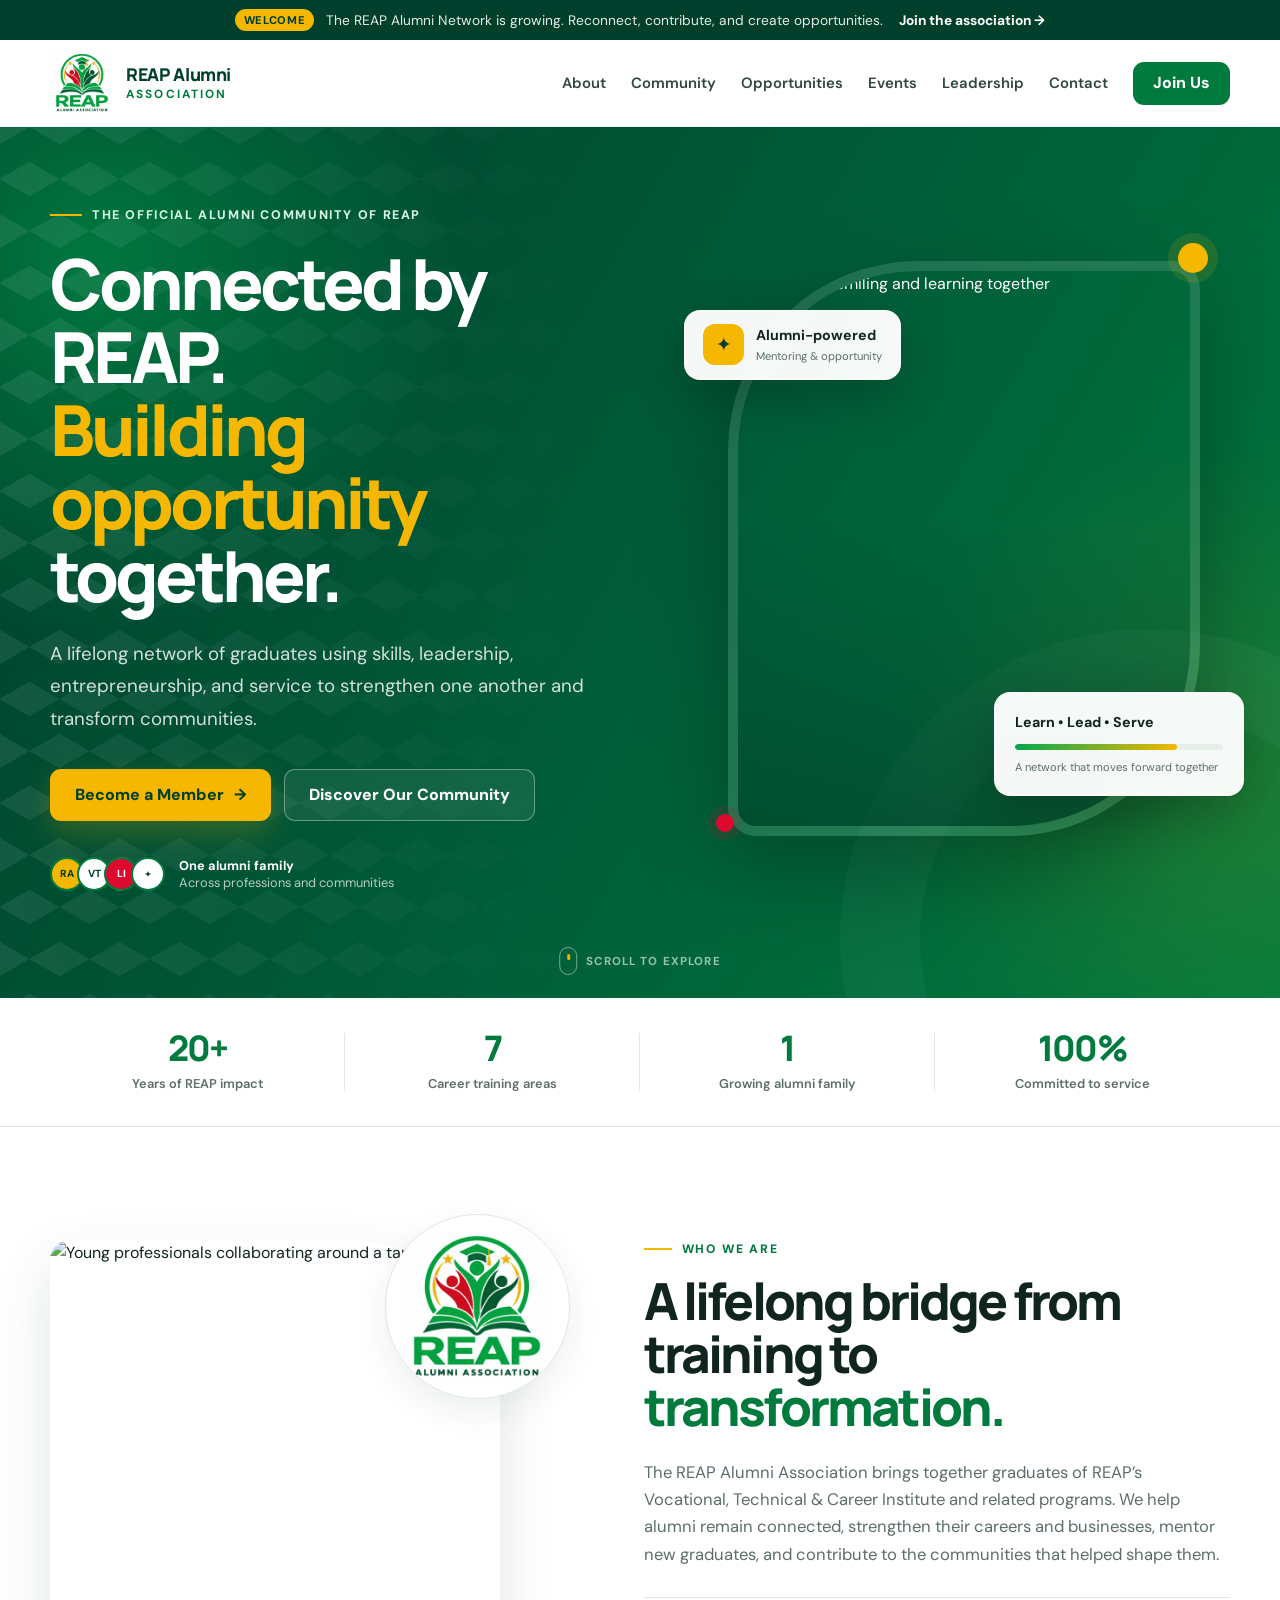
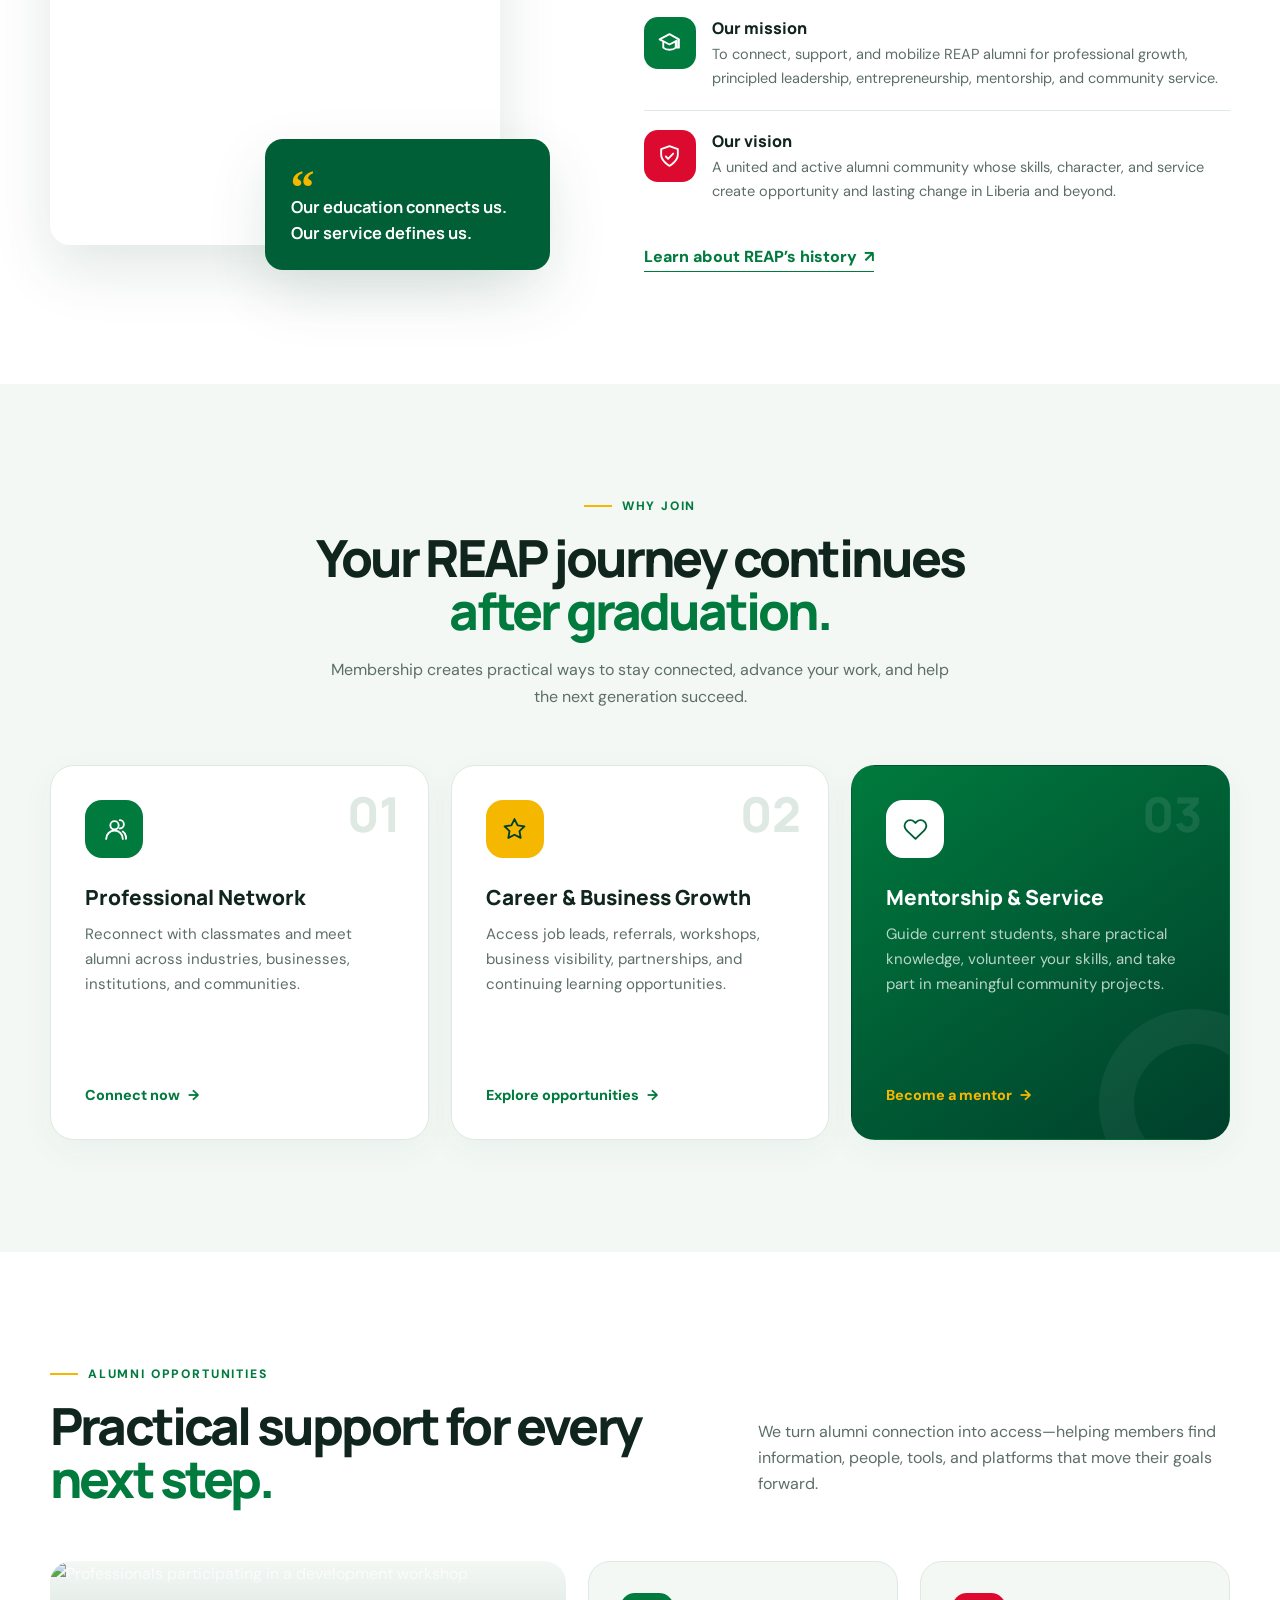
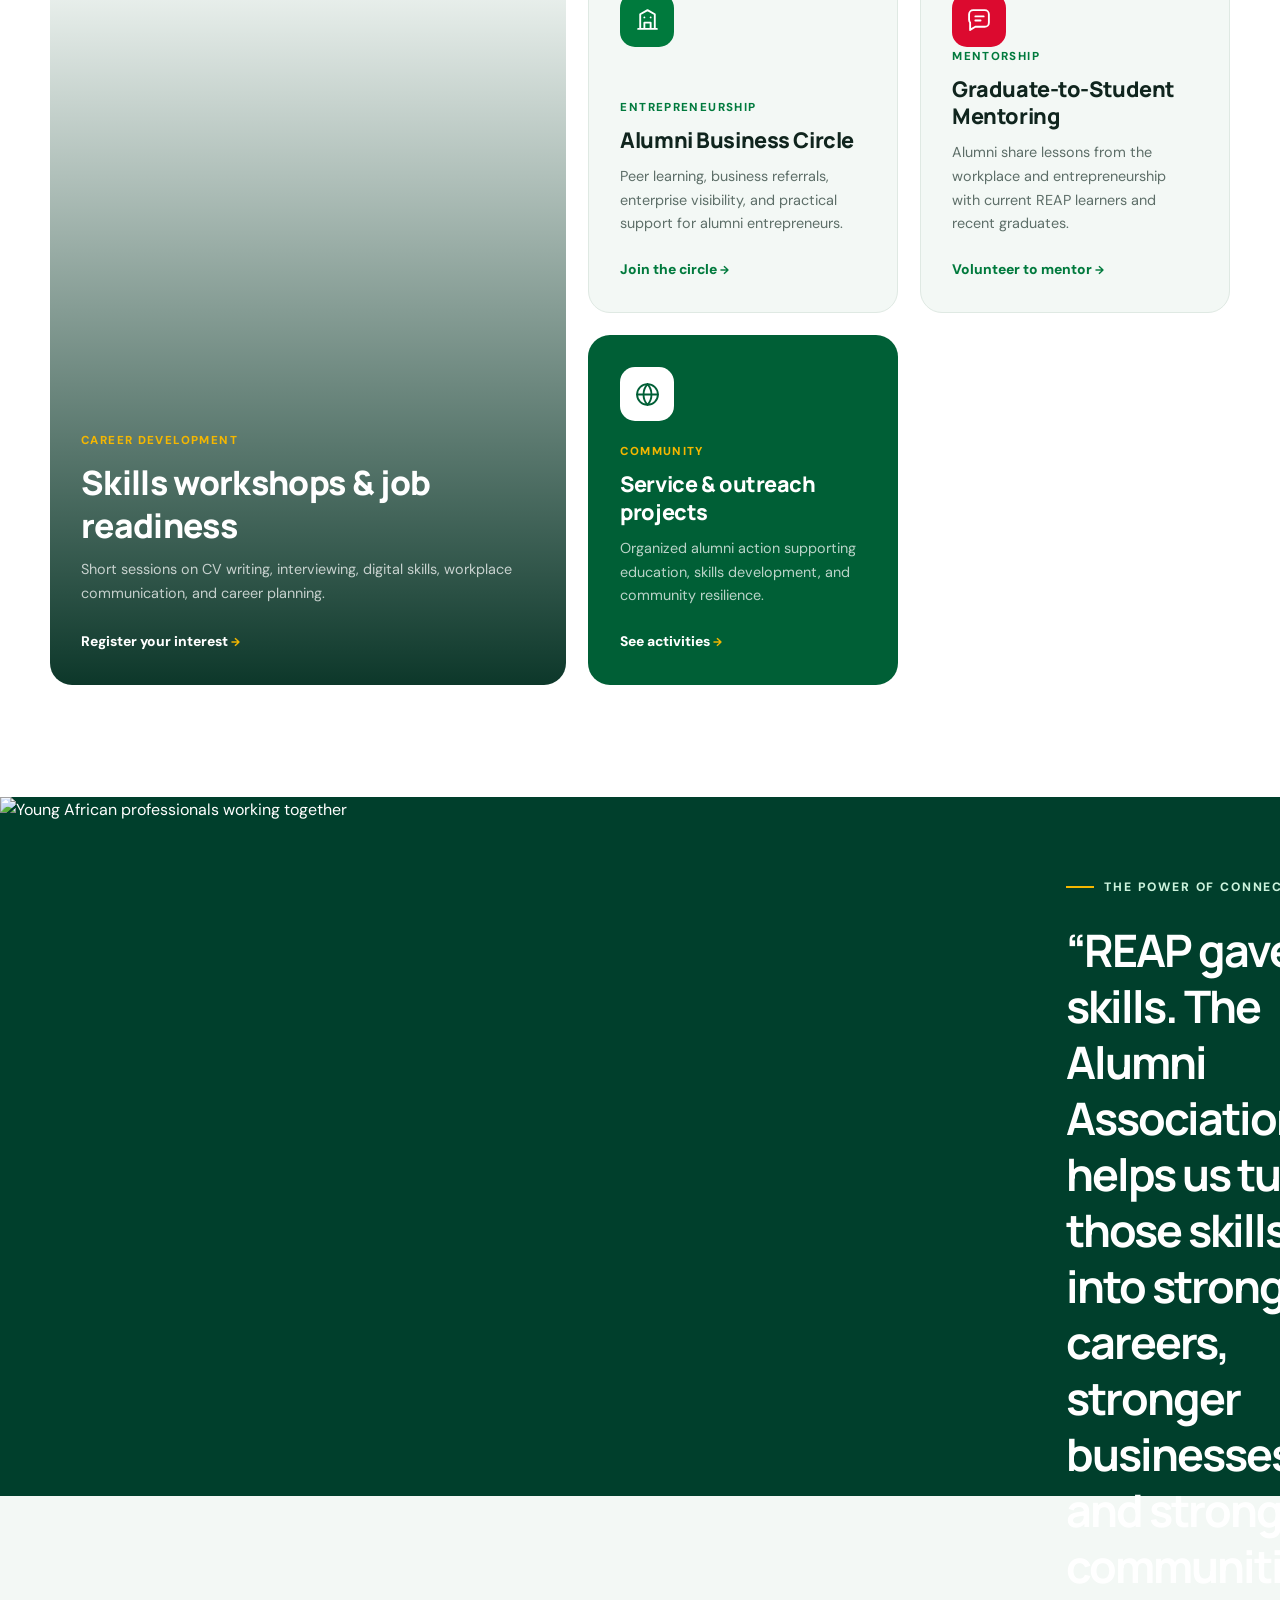
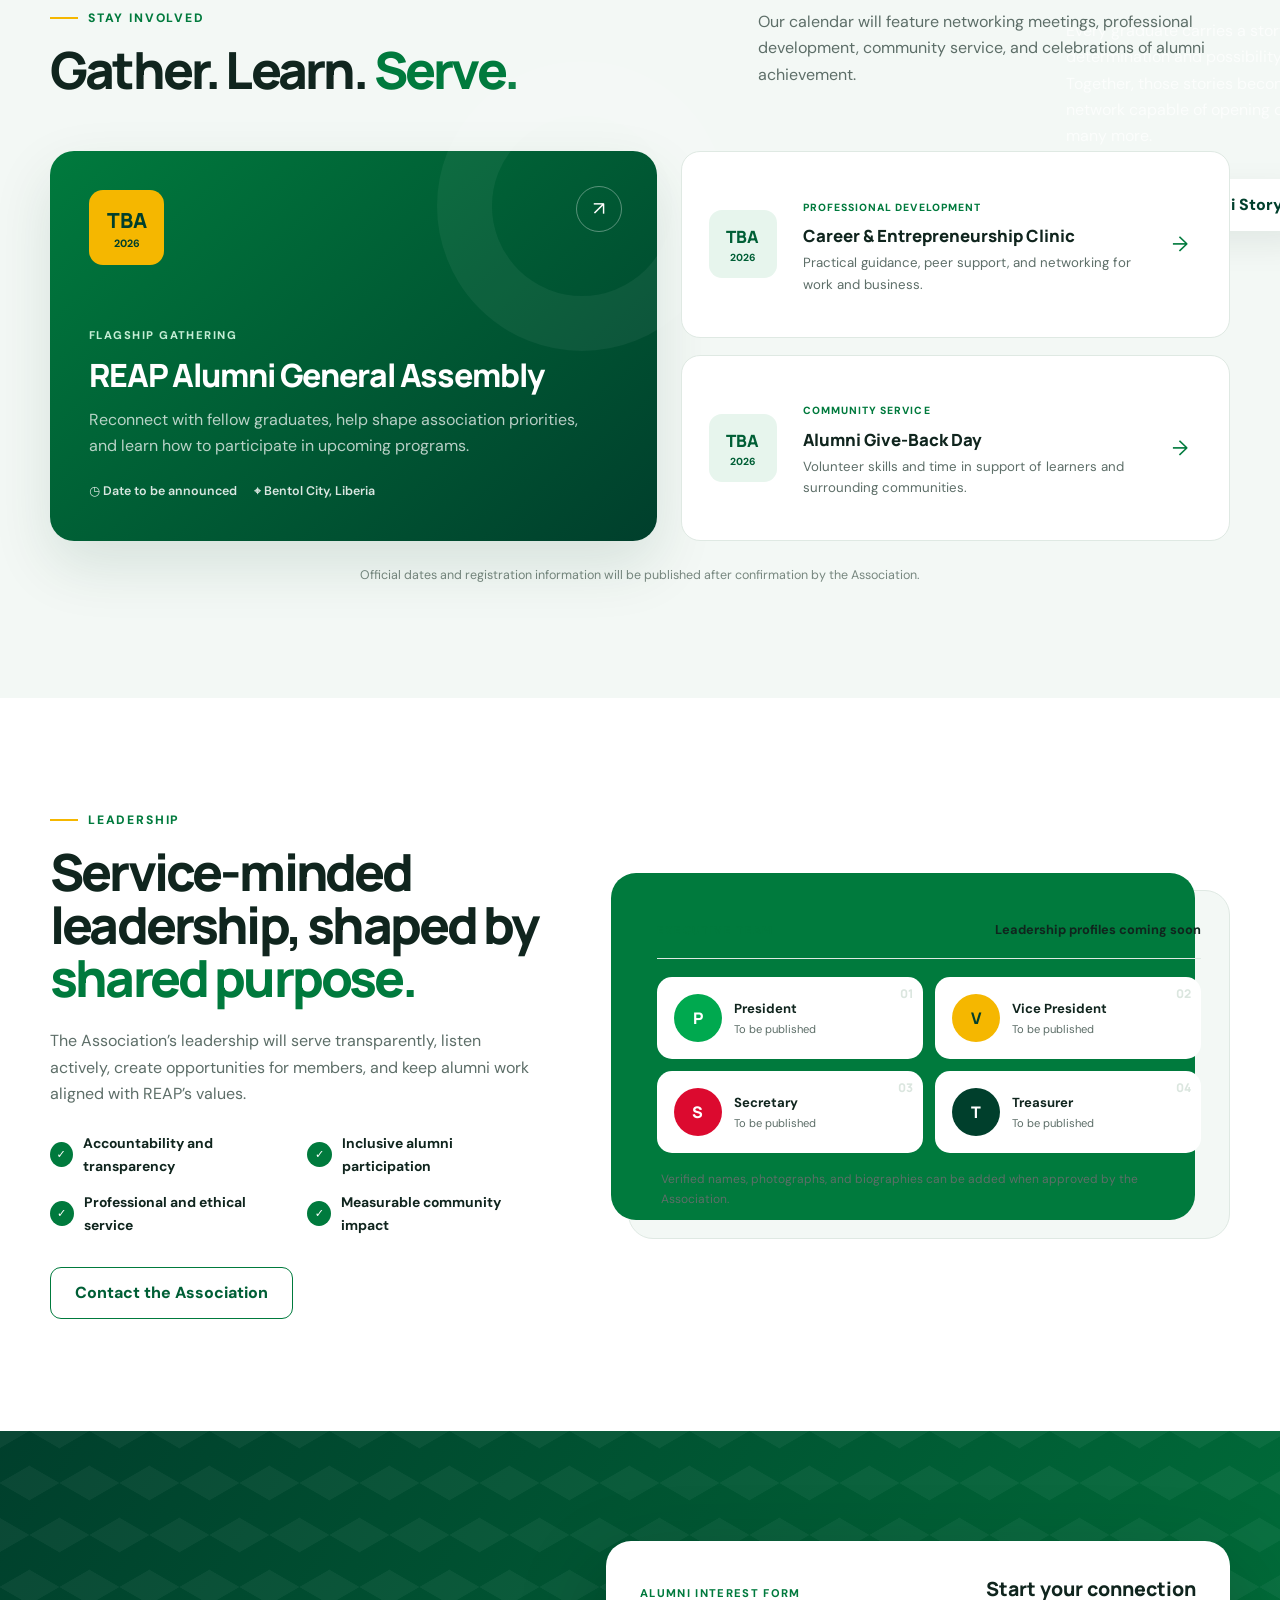
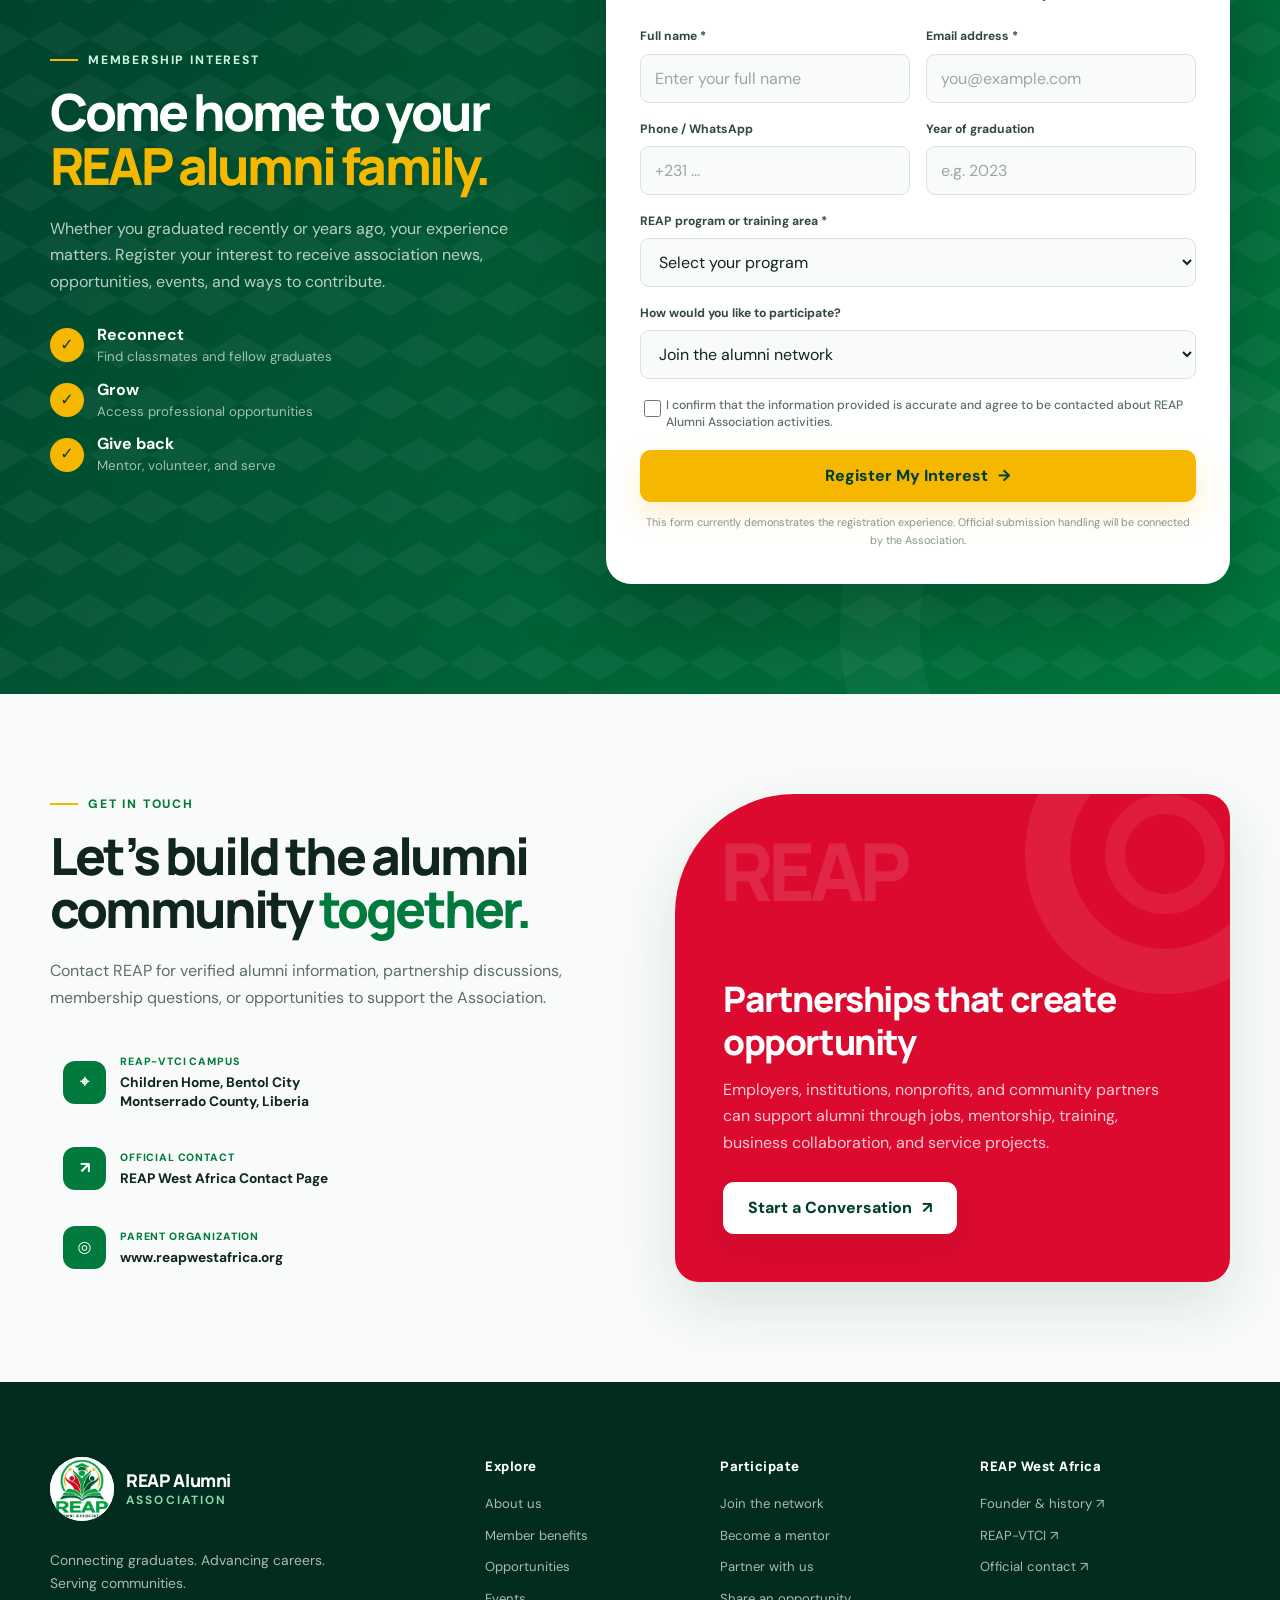
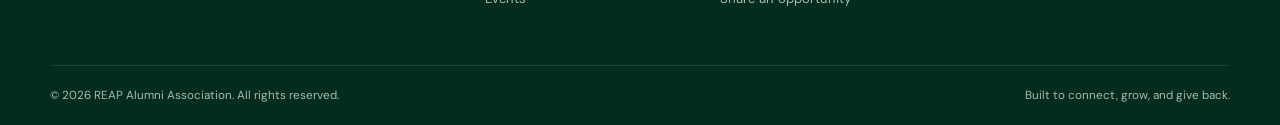
==== index.html @ 73b97cd7 "Build complete REAP Alumni Association website" ====
<!doctype html>
<html lang="en">
<head>
  <meta charset="utf-8">
  <meta name="viewport" content="width=device-width, initial-scale=1">
  <meta name="theme-color" content="#007a3d">
  <meta name="description" content="The official online home of the REAP Alumni Association—connecting graduates, strengthening careers, and serving communities across Liberia and beyond.">
  <meta name="keywords" content="REAP Alumni Association, REAP West Africa, REAP-VTCI, Liberia alumni, vocational education Liberia, Bentol City">
  <meta property="og:title" content="REAP Alumni Association">
  <meta property="og:description" content="Connected by REAP. Committed to service. Building opportunity together.">
  <meta property="og:type" content="website">
  <meta property="og:image" content="assets/reap-alumni-logo.webp">
  <title>REAP Alumni Association | Connect. Grow. Give Back.</title>
  <link rel="icon" type="image/png" href="assets/favicon-192.png">
  <link rel="preconnect" href="https://fonts.googleapis.com">
  <link rel="preconnect" href="https://fonts.gstatic.com" crossorigin>
  <link href="https://fonts.googleapis.com/css2?family=DM+Sans:wght@400;500;600;700&family=Manrope:wght@500;600;700;800&display=swap" rel="stylesheet">
  <link rel="stylesheet" href="styles.css">
</head>
<body>
  <a class="skip-link" href="#main-content">Skip to main content</a>

  <div class="announcement" role="region" aria-label="Announcement">
    <div class="container announcement__inner">
      <span class="announcement__badge">Welcome</span>
      <p>The REAP Alumni Network is growing. Reconnect, contribute, and create opportunities.</p>
      <a href="#membership">Join the association <span aria-hidden="true">→</span></a>
    </div>
  </div>

  <header class="site-header" id="top">
    <div class="container nav-wrap">
      <a class="brand" href="#top" aria-label="REAP Alumni Association home">
        <img src="assets/reap-alumni-logo.webp" alt="REAP Alumni Association logo" width="70" height="70">
        <span class="brand__text">
          <strong>REAP Alumni</strong>
          <small>Association</small>
        </span>
      </a>

      <button class="nav-toggle" type="button" aria-expanded="false" aria-controls="primary-navigation" aria-label="Open navigation">
        <span></span><span></span><span></span>
      </button>

      <nav class="primary-nav" id="primary-navigation" aria-label="Primary navigation">
        <a href="#about">About</a>
        <a href="#community">Community</a>
        <a href="#programs">Opportunities</a>
        <a href="#events">Events</a>
        <a href="#leadership">Leadership</a>
        <a href="#contact">Contact</a>
        <a class="button button--small" href="#membership">Join Us</a>
      </nav>
    </div>
  </header>

  <main id="main-content">
    <section class="hero" aria-labelledby="hero-heading">
      <div class="hero__pattern" aria-hidden="true"></div>
      <div class="container hero__grid">
        <div class="hero__content reveal">
          <div class="eyebrow"><span></span> The official alumni community of REAP</div>
          <h1 id="hero-heading">Connected by REAP.<br><em>Building opportunity</em> together.</h1>
          <p class="hero__lead">A lifelong network of graduates using skills, leadership, entrepreneurship, and service to strengthen one another and transform communities.</p>
          <div class="hero__actions">
            <a class="button button--gold" href="#membership">Become a Member <span aria-hidden="true">→</span></a>
            <a class="button button--ghost" href="#about">Discover Our Community</a>
          </div>
          <div class="hero__trust" aria-label="Association highlights">
            <div class="hero__avatars" aria-hidden="true">
              <span>RA</span><span>VT</span><span>LI</span><span>+</span>
            </div>
            <p><strong>One alumni family</strong><br>Across professions and communities</p>
          </div>
        </div>

        <div class="hero__visual reveal reveal--delay">
          <div class="hero__image-wrap">
            <img src="https://images.unsplash.com/photo-1523240795612-9a054b0db644?auto=format&fit=crop&w=1200&q=85" alt="Graduates smiling and learning together" width="900" height="1100">
            <div class="hero__image-overlay"></div>
          </div>
          <div class="floating-card floating-card--top">
            <span class="floating-card__icon">✦</span>
            <div><strong>Alumni-powered</strong><small>Mentoring & opportunity</small></div>
          </div>
          <div class="floating-card floating-card--bottom">
            <strong>Learn • Lead • Serve</strong>
            <div class="progress"><span></span></div>
            <small>A network that moves forward together</small>
          </div>
          <span class="hero__dot hero__dot--one" aria-hidden="true"></span>
          <span class="hero__dot hero__dot--two" aria-hidden="true"></span>
        </div>
      </div>
      <a class="scroll-cue" href="#impact" aria-label="Scroll to our impact"><span></span>Scroll to explore</a>
    </section>

    <section class="impact-strip" id="impact" aria-label="REAP impact highlights">
      <div class="container impact-strip__grid">
        <article><strong data-count="20" data-suffix="+">0</strong><span>Years of REAP impact</span></article>
        <article><strong data-count="7" data-suffix="">0</strong><span>Career training areas</span></article>
        <article><strong data-count="1" data-suffix="">0</strong><span>Growing alumni family</span></article>
        <article><strong data-count="100" data-suffix="%">0</strong><span>Committed to service</span></article>
      </div>
    </section>

    <section class="section section--about" id="about">
      <div class="container about-grid">
        <div class="about-media reveal">
          <div class="about-media__main">
            <img src="https://images.unsplash.com/photo-1521737711867-e3b97375f902?auto=format&fit=crop&w=1200&q=85" alt="Young professionals collaborating around a table" width="900" height="1050" loading="lazy">
          </div>
          <div class="about-media__accent">
            <img src="assets/reap-alumni-logo.webp" alt="" width="220" height="220" loading="lazy">
          </div>
          <div class="about-media__quote">
            <span>“</span>
            <p>Our education connects us. Our service defines us.</p>
          </div>
        </div>

        <div class="section-copy reveal reveal--delay">
          <div class="section-kicker">Who we are</div>
          <h2>A lifelong bridge from training to <span>transformation.</span></h2>
          <p>The REAP Alumni Association brings together graduates of REAP’s Vocational, Technical & Career Institute and related programs. We help alumni remain connected, strengthen their careers and businesses, mentor new graduates, and contribute to the communities that helped shape them.</p>

          <div class="mission-card">
            <div class="mission-card__icon" aria-hidden="true">
              <svg viewBox="0 0 24 24"><path d="M12 3 2.5 8 12 13l7-3.7V16h2V8L12 3Z"/><path d="M6 11v5c2.8 2.7 9.2 2.7 12 0v-5"/></svg>
            </div>
            <div><h3>Our mission</h3><p>To connect, support, and mobilize REAP alumni for professional growth, principled leadership, entrepreneurship, mentorship, and community service.</p></div>
          </div>

          <div class="mission-card">
            <div class="mission-card__icon mission-card__icon--red" aria-hidden="true">
              <svg viewBox="0 0 24 24"><path d="M12 21s8-4.4 8-11V5l-8-3-8 3v5c0 6.6 8 11 8 11Z"/><path d="m8.5 12 2.2 2.2 4.8-5"/></svg>
            </div>
            <div><h3>Our vision</h3><p>A united and active alumni community whose skills, character, and service create opportunity and lasting change in Liberia and beyond.</p></div>
          </div>

          <a class="text-link" href="https://www.reapwestafrica.org/about-5" target="_blank" rel="noopener">Learn about REAP’s history <span aria-hidden="true">↗</span></a>
        </div>
      </div>
    </section>

    <section class="section section--community" id="community">
      <div class="container">
        <div class="section-heading section-heading--center reveal">
          <div class="section-kicker">Why join</div>
          <h2>Your REAP journey continues <span>after graduation.</span></h2>
          <p>Membership creates practical ways to stay connected, advance your work, and help the next generation succeed.</p>
        </div>

        <div class="benefit-grid">
          <article class="benefit-card reveal">
            <span class="benefit-card__number">01</span>
            <div class="benefit-card__icon"><svg viewBox="0 0 24 24"><circle cx="12" cy="8" r="4"/><path d="M4 21a8 8 0 0 1 16 0"/><path d="M17 3a4 4 0 0 1 0 8M20 14a7 7 0 0 1 3 7"/></svg></div>
            <h3>Professional Network</h3>
            <p>Reconnect with classmates and meet alumni across industries, businesses, institutions, and communities.</p>
            <a href="#membership" aria-label="Join for professional networking">Connect now <span>→</span></a>
          </article>

          <article class="benefit-card reveal reveal--delay-sm">
            <span class="benefit-card__number">02</span>
            <div class="benefit-card__icon benefit-card__icon--gold"><svg viewBox="0 0 24 24"><path d="M12 2 15 8l6.5 1-4.7 4.6 1.1 6.5L12 17l-5.9 3.1 1.1-6.5L2.5 9 9 8l3-6Z"/></svg></div>
            <h3>Career & Business Growth</h3>
            <p>Access job leads, referrals, workshops, business visibility, partnerships, and continuing learning opportunities.</p>
            <a href="#programs" aria-label="Explore career and business opportunities">Explore opportunities <span>→</span></a>
          </article>

          <article class="benefit-card benefit-card--featured reveal reveal--delay">
            <span class="benefit-card__number">03</span>
            <div class="benefit-card__icon benefit-card__icon--white"><svg viewBox="0 0 24 24"><path d="M20.8 4.6a5.5 5.5 0 0 0-7.8 0L12 5.7l-1.1-1.1a5.5 5.5 0 0 0-7.8 7.8l1.1 1.1L12 21l7.7-7.5 1.1-1.1a5.5 5.5 0 0 0 0-7.8Z"/></svg></div>
            <h3>Mentorship & Service</h3>
            <p>Guide current students, share practical knowledge, volunteer your skills, and take part in meaningful community projects.</p>
            <a href="#contact" aria-label="Volunteer as an alumni mentor">Become a mentor <span>→</span></a>
          </article>
        </div>
      </div>
    </section>

    <section class="section section--programs" id="programs">
      <div class="container">
        <div class="section-heading section-heading--split reveal">
          <div><div class="section-kicker">Alumni opportunities</div><h2>Practical support for every <span>next step.</span></h2></div>
          <p>We turn alumni connection into access—helping members find information, people, tools, and platforms that move their goals forward.</p>
        </div>

        <div class="program-grid">
          <article class="program-card program-card--wide reveal">
            <img src="https://images.unsplash.com/photo-1556761175-b413da4baf72?auto=format&fit=crop&w=1200&q=85" alt="Professionals participating in a development workshop" width="1000" height="720" loading="lazy">
            <div class="program-card__shade"></div>
            <div class="program-card__body">
              <span>Career development</span>
              <h3>Skills workshops & job readiness</h3>
              <p>Short sessions on CV writing, interviewing, digital skills, workplace communication, and career planning.</p>
              <a href="#membership">Register your interest <span>→</span></a>
            </div>
          </article>

          <article class="program-card reveal reveal--delay-sm">
            <div class="program-card__simple-icon"><svg viewBox="0 0 24 24"><path d="M3 21h18M5 21V7l7-4 7 4v14M9 21v-6h6v6M9 10h.01M15 10h.01"/></svg></div>
            <span>Entrepreneurship</span>
            <h3>Alumni Business Circle</h3>
            <p>Peer learning, business referrals, enterprise visibility, and practical support for alumni entrepreneurs.</p>
            <a href="#membership">Join the circle <span>→</span></a>
          </article>

          <article class="program-card reveal reveal--delay">
            <div class="program-card__simple-icon program-card__simple-icon--red"><svg viewBox="0 0 24 24"><path d="M21 15a4 4 0 0 1-4 4H8l-5 3v-7a4 4 0 0 1-1-2.7V7a4 4 0 0 1 4-4h11a4 4 0 0 1 4 4v8Z"/><path d="M8 9h8M8 13h5"/></svg></div>
            <span>Mentorship</span>
            <h3>Graduate-to-Student Mentoring</h3>
            <p>Alumni share lessons from the workplace and entrepreneurship with current REAP learners and recent graduates.</p>
            <a href="#contact">Volunteer to mentor <span>→</span></a>
          </article>

          <article class="program-card program-card--green reveal">
            <div class="program-card__simple-icon program-card__simple-icon--light"><svg viewBox="0 0 24 24"><path d="M12 22a10 10 0 1 0 0-20 10 10 0 0 0 0 20Z"/><path d="M2 12h20M12 2a15 15 0 0 1 0 20M12 2a15 15 0 0 0 0 20"/></svg></div>
            <span>Community</span>
            <h3>Service & outreach projects</h3>
            <p>Organized alumni action supporting education, skills development, and community resilience.</p>
            <a href="#events">See activities <span>→</span></a>
          </article>
        </div>
      </div>
    </section>

    <section class="alumni-story" aria-label="Alumni story">
      <div class="alumni-story__image">
        <img src="https://images.unsplash.com/photo-1531482615713-2afd69097998?auto=format&fit=crop&w=1600&q=85" alt="Young African professionals working together" width="1600" height="1100" loading="lazy">
      </div>
      <div class="alumni-story__content reveal">
        <div class="section-kicker section-kicker--light">The power of connection</div>
        <blockquote>“REAP gave us skills. The Alumni Association helps us turn those skills into stronger careers, stronger businesses, and stronger communities.”</blockquote>
        <p>Every graduate carries a story of determination and possibility. Together, those stories become a network capable of opening doors for many more.</p>
        <a class="button button--white" href="#membership">Share Your Alumni Story</a>
      </div>
    </section>

    <section class="section section--events" id="events">
      <div class="container">
        <div class="section-heading section-heading--split reveal">
          <div><div class="section-kicker">Stay involved</div><h2>Gather. Learn. <span>Serve.</span></h2></div>
          <p>Our calendar will feature networking meetings, professional development, community service, and celebrations of alumni achievement.</p>
        </div>

        <div class="events-layout">
          <article class="featured-event reveal">
            <div class="featured-event__date"><strong>TBA</strong><span>2026</span></div>
            <div class="featured-event__body">
              <span class="event-type">Flagship gathering</span>
              <h3>REAP Alumni General Assembly</h3>
              <p>Reconnect with fellow graduates, help shape association priorities, and learn how to participate in upcoming programs.</p>
              <div class="event-meta"><span>◷ Date to be announced</span><span>⌖ Bentol City, Liberia</span></div>
            </div>
            <a class="circle-link" href="#membership" aria-label="Express interest in the general assembly">↗</a>
          </article>

          <div class="event-list reveal reveal--delay">
            <article>
              <div class="event-list__date"><strong>TBA</strong><span>2026</span></div>
              <div><span>Professional development</span><h3>Career & Entrepreneurship Clinic</h3><p>Practical guidance, peer support, and networking for work and business.</p></div>
              <a href="#membership" aria-label="Express interest in the Career and Entrepreneurship Clinic">→</a>
            </article>
            <article>
              <div class="event-list__date"><strong>TBA</strong><span>2026</span></div>
              <div><span>Community service</span><h3>Alumni Give-Back Day</h3><p>Volunteer skills and time in support of learners and surrounding communities.</p></div>
              <a href="#contact" aria-label="Express interest in Alumni Give-Back Day">→</a>
            </article>
          </div>
        </div>
        <p class="events-note">Official dates and registration information will be published after confirmation by the Association.</p>
      </div>
    </section>

    <section class="section section--leadership" id="leadership">
      <div class="container leadership-grid">
        <div class="leadership-copy reveal">
          <div class="section-kicker">Leadership</div>
          <h2>Service-minded leadership, shaped by <span>shared purpose.</span></h2>
          <p>The Association’s leadership will serve transparently, listen actively, create opportunities for members, and keep alumni work aligned with REAP’s values.</p>
          <ul class="check-list">
            <li><span>✓</span>Accountability and transparency</li>
            <li><span>✓</span>Inclusive alumni participation</li>
            <li><span>✓</span>Professional and ethical service</li>
            <li><span>✓</span>Measurable community impact</li>
          </ul>
          <a class="button button--outline" href="#contact">Contact the Association</a>
        </div>

        <div class="leadership-panel reveal reveal--delay">
          <div class="leadership-panel__top">
            <span>Executive team</span><strong>Leadership profiles coming soon</strong>
          </div>
          <div class="leadership-panel__people">
            <article><span>01</span><div class="person-placeholder">P</div><div><strong>President</strong><small>To be published</small></div></article>
            <article><span>02</span><div class="person-placeholder person-placeholder--gold">V</div><div><strong>Vice President</strong><small>To be published</small></div></article>
            <article><span>03</span><div class="person-placeholder person-placeholder--red">S</div><div><strong>Secretary</strong><small>To be published</small></div></article>
            <article><span>04</span><div class="person-placeholder person-placeholder--dark">T</div><div><strong>Treasurer</strong><small>To be published</small></div></article>
          </div>
          <p>Verified names, photographs, and biographies can be added when approved by the Association.</p>
        </div>
      </div>
    </section>

    <section class="membership" id="membership">
      <div class="membership__pattern" aria-hidden="true"></div>
      <div class="container membership-grid">
        <div class="membership-copy reveal">
          <div class="section-kicker section-kicker--light">Membership interest</div>
          <h2>Come home to your <span>REAP alumni family.</span></h2>
          <p>Whether you graduated recently or years ago, your experience matters. Register your interest to receive association news, opportunities, events, and ways to contribute.</p>
          <div class="membership-points">
            <div><span>✓</span><p><strong>Reconnect</strong><small>Find classmates and fellow graduates</small></p></div>
            <div><span>✓</span><p><strong>Grow</strong><small>Access professional opportunities</small></p></div>
            <div><span>✓</span><p><strong>Give back</strong><small>Mentor, volunteer, and serve</small></p></div>
          </div>
        </div>

        <form class="interest-form reveal reveal--delay" id="interest-form">
          <div class="form-header"><span>Alumni interest form</span><strong>Start your connection</strong></div>
          <div class="form-grid">
            <label><span>Full name *</span><input type="text" name="name" autocomplete="name" placeholder="Enter your full name" required></label>
            <label><span>Email address *</span><input type="email" name="email" autocomplete="email" placeholder="you@example.com" required></label>
            <label><span>Phone / WhatsApp</span><input type="tel" name="phone" autocomplete="tel" placeholder="+231 ..."></label>
            <label><span>Year of graduation</span><input type="number" name="year" min="2003" max="2030" placeholder="e.g. 2023"></label>
            <label class="form-grid__full"><span>REAP program or training area *</span>
              <select name="program" required>
                <option value="">Select your program</option>
                <option>General Agriculture</option>
                <option>Tailoring</option>
                <option>Automotive Technology</option>
                <option>Home Economics & Hospitality</option>
                <option>General Construction</option>
                <option>Early Childhood Development Education</option>
                <option>Christian Education & Counseling</option>
                <option>Leadership or other REAP program</option>
              </select>
            </label>
            <label class="form-grid__full"><span>How would you like to participate?</span>
              <select name="interest">
                <option>Join the alumni network</option>
                <option>Mentor students or graduates</option>
                <option>Volunteer for community service</option>
                <option>Share job or business opportunities</option>
                <option>Support alumni programs</option>
              </select>
            </label>
          </div>
          <label class="checkbox"><input type="checkbox" required><span>I confirm that the information provided is accurate and agree to be contacted about REAP Alumni Association activities.</span></label>
          <button class="button button--gold button--full" type="submit">Register My Interest <span aria-hidden="true">→</span></button>
          <p class="form-note">This form currently demonstrates the registration experience. Official submission handling will be connected by the Association.</p>
        </form>
      </div>
    </section>

    <section class="section section--contact" id="contact">
      <div class="container contact-grid">
        <div class="contact-copy reveal">
          <div class="section-kicker">Get in touch</div>
          <h2>Let’s build the alumni community <span>together.</span></h2>
          <p>Contact REAP for verified alumni information, partnership discussions, membership questions, or opportunities to support the Association.</p>
          <div class="contact-list">
            <a href="https://maps.google.com/?q=Bentol+City+Montserrado+County+Liberia" target="_blank" rel="noopener"><span>⌖</span><div><small>REAP-VTCI campus</small><strong>Children Home, Bentol City<br>Montserrado County, Liberia</strong></div></a>
            <a href="https://www.reapwestafrica.org/contact-8" target="_blank" rel="noopener"><span>↗</span><div><small>Official contact</small><strong>REAP West Africa Contact Page</strong></div></a>
            <a href="https://www.reapwestafrica.org/" target="_blank" rel="noopener"><span>◎</span><div><small>Parent organization</small><strong>www.reapwestafrica.org</strong></div></a>
          </div>
        </div>

        <div class="contact-card reveal reveal--delay">
          <span class="contact-card__mark">REAP</span>
          <h3>Partnerships that create opportunity</h3>
          <p>Employers, institutions, nonprofits, and community partners can support alumni through jobs, mentorship, training, business collaboration, and service projects.</p>
          <a class="button button--white" href="https://www.reapwestafrica.org/contact-8" target="_blank" rel="noopener">Start a Conversation <span>↗</span></a>
          <div class="contact-card__rings" aria-hidden="true"></div>
        </div>
      </div>
    </section>
  </main>

  <footer class="site-footer">
    <div class="container footer-main">
      <div class="footer-brand">
        <a class="brand brand--footer" href="#top">
          <img src="assets/reap-alumni-logo.webp" alt="REAP Alumni Association logo" width="78" height="78" loading="lazy">
          <span class="brand__text"><strong>REAP Alumni</strong><small>Association</small></span>
        </a>
        <p>Connecting graduates. Advancing careers. Serving communities.</p>
      </div>
      <div class="footer-links"><strong>Explore</strong><a href="#about">About us</a><a href="#community">Member benefits</a><a href="#programs">Opportunities</a><a href="#events">Events</a></div>
      <div class="footer-links"><strong>Participate</strong><a href="#membership">Join the network</a><a href="#contact">Become a mentor</a><a href="#contact">Partner with us</a><a href="#contact">Share an opportunity</a></div>
      <div class="footer-links"><strong>REAP West Africa</strong><a href="https://www.reapwestafrica.org/about-5" target="_blank" rel="noopener">Founder & history ↗</a><a href="https://www.reapwestafrica.org/reap-vtci" target="_blank" rel="noopener">REAP-VTCI ↗</a><a href="https://www.reapwestafrica.org/contact-8" target="_blank" rel="noopener">Official contact ↗</a></div>
    </div>
    <div class="container footer-bottom">
      <p>© <span id="current-year"></span> REAP Alumni Association. All rights reserved.</p>
      <p>Built to connect, grow, and give back.</p>
    </div>
  </footer>

  <button class="back-to-top" type="button" aria-label="Back to top">↑</button>

  <div class="toast" id="form-toast" role="status" aria-live="polite">
    <span>✓</span><div><strong>Thank you for your interest!</strong><small>The official submission connection will be added by the Association.</small></div>
  </div>

  <script src="script.js"></script>
</body>
</html>
---- styles.css ----
:root {
  --green: #00a94f;
  --green-700: #007a3d;
  --green-800: #005f36;
  --green-900: #003f2c;
  --red: #dc0a2f;
  --gold: #f5b700;
  --ink: #10251e;
  --muted: #5d6e68;
  --line: #dfe9e3;
  --mist: #f3f8f5;
  --white: #ffffff;
  --shadow: 0 24px 60px rgba(0, 63, 44, 0.12);
  --shadow-soft: 0 12px 35px rgba(16, 37, 30, 0.08);
  --radius: 24px;
  --container: 1180px;
}

*, *::before, *::after { box-sizing: border-box; }

html { scroll-behavior: smooth; scroll-padding-top: 112px; }

body {
  margin: 0;
  color: var(--ink);
  background: var(--white);
  font-family: "DM Sans", system-ui, -apple-system, BlinkMacSystemFont, "Segoe UI", sans-serif;
  font-size: 16px;
  line-height: 1.65;
  -webkit-font-smoothing: antialiased;
}

body.nav-open { overflow: hidden; }

img { display: block; max-width: 100%; }
a { color: inherit; text-decoration: none; }
button, input, select { font: inherit; }
button { color: inherit; }

.container {
  width: min(calc(100% - 40px), var(--container));
  margin-inline: auto;
}

.skip-link {
  position: fixed;
  z-index: 2000;
  top: 10px;
  left: 10px;
  padding: 10px 16px;
  color: #fff;
  background: var(--green-900);
  border-radius: 8px;
  transform: translateY(-150%);
}

.skip-link:focus { transform: translateY(0); }

.announcement {
  color: rgba(255,255,255,.9);
  background: var(--green-900);
  font-size: .86rem;
}

.announcement__inner {
  min-height: 40px;
  display: flex;
  align-items: center;
  justify-content: center;
  gap: 12px;
}

.announcement p { margin: 0; }
.announcement a { color: #fff; font-weight: 700; margin-left: 4px; }
.announcement a:hover { color: var(--gold); }
.announcement__badge {
  color: var(--green-900);
  background: var(--gold);
  border-radius: 999px;
  padding: 2px 9px;
  font-weight: 800;
  font-size: .7rem;
  letter-spacing: .06em;
  text-transform: uppercase;
}

.site-header {
  position: sticky;
  z-index: 1000;
  top: 0;
  background: rgba(255,255,255,.94);
  border-bottom: 1px solid rgba(0, 95, 54, .08);
  backdrop-filter: blur(18px);
  transition: box-shadow .25s ease;
}

.site-header.scrolled { box-shadow: 0 8px 28px rgba(16, 37, 30, .08); }

.nav-wrap {
  min-height: 86px;
  display: flex;
  align-items: center;
  justify-content: space-between;
  gap: 28px;
}

.brand { display: inline-flex; align-items: center; gap: 12px; flex-shrink: 0; }
.brand img { width: 64px; height: 64px; object-fit: contain; }
.brand__text { line-height: 1.1; }
.brand__text strong {
  display: block;
  color: var(--green-900);
  font: 800 1.1rem/1.15 "Manrope", sans-serif;
  letter-spacing: -.02em;
}
.brand__text small {
  color: var(--green-700);
  font-size: .74rem;
  font-weight: 700;
  letter-spacing: .18em;
  text-transform: uppercase;
}

.primary-nav { display: flex; align-items: center; gap: 25px; }
.primary-nav > a:not(.button) {
  position: relative;
  color: #30463e;
  font-weight: 600;
  font-size: .93rem;
}
.primary-nav > a:not(.button)::after {
  position: absolute;
  right: 0;
  bottom: -8px;
  left: 0;
  height: 2px;
  background: var(--green);
  content: "";
  transform: scaleX(0);
  transform-origin: right;
  transition: transform .25s ease;
}
.primary-nav > a:not(.button):hover::after,
.primary-nav > a:not(.button).active::after { transform: scaleX(1); transform-origin: left; }

.nav-toggle {
  width: 45px;
  height: 45px;
  display: none;
  place-items: center;
  gap: 5px;
  padding: 11px;
  border: 0;
  border-radius: 12px;
  background: var(--mist);
  cursor: pointer;
}
.nav-toggle span { display: block; width: 22px; height: 2px; background: var(--green-900); transition: .25s ease; }
.nav-toggle[aria-expanded="true"] span:nth-child(1) { transform: translateY(7px) rotate(45deg); }
.nav-toggle[aria-expanded="true"] span:nth-child(2) { opacity: 0; }
.nav-toggle[aria-expanded="true"] span:nth-child(3) { transform: translateY(-7px) rotate(-45deg); }

.button {
  min-height: 52px;
  display: inline-flex;
  align-items: center;
  justify-content: center;
  gap: 10px;
  padding: 0 24px;
  border: 1px solid transparent;
  border-radius: 11px;
  font-weight: 800;
  line-height: 1;
  cursor: pointer;
  transition: transform .22s ease, box-shadow .22s ease, background .22s ease, color .22s ease;
}
.button:hover { transform: translateY(-3px); }
.button--small { min-height: 43px; padding-inline: 19px; color: #fff; background: var(--green-700); }
.button--small:hover { background: var(--green-900); box-shadow: 0 9px 20px rgba(0, 95, 54, .2); }
.button--gold { color: var(--green-900); background: var(--gold); box-shadow: 0 12px 30px rgba(245,183,0,.22); }
.button--gold:hover { background: #ffc927; box-shadow: 0 14px 34px rgba(245,183,0,.3); }
.button--ghost { color: #fff; border-color: rgba(255,255,255,.35); background: rgba(255,255,255,.07); }
.button--ghost:hover { color: var(--green-900); background: #fff; }
.button--white { color: var(--green-900); background: #fff; box-shadow: var(--shadow-soft); }
.button--outline { color: var(--green-800); border-color: var(--green-700); background: transparent; }
.button--outline:hover { color: #fff; background: var(--green-700); }
.button--full { width: 100%; border: 0; }

.hero {
  position: relative;
  min-height: 770px;
  display: grid;
  align-items: center;
  overflow: hidden;
  color: #fff;
  background:
    radial-gradient(circle at 7% 15%, rgba(0,169,79,.5), transparent 27%),
    radial-gradient(circle at 96% 75%, rgba(245,183,0,.12), transparent 25%),
    linear-gradient(120deg, #003f2c 0%, #005e39 55%, #007a3d 100%);
}

.hero::after {
  position: absolute;
  right: -180px;
  bottom: -250px;
  width: 620px;
  height: 620px;
  border: 80px solid rgba(255,255,255,.035);
  border-radius: 50%;
  content: "";
}

.hero__pattern,
.membership__pattern {
  position: absolute;
  inset: 0;
  opacity: .08;
  background-image: linear-gradient(30deg, #fff 12%, transparent 12.5%, transparent 87%, #fff 87.5%, #fff), linear-gradient(150deg, #fff 12%, transparent 12.5%, transparent 87%, #fff 87.5%, #fff), linear-gradient(30deg, #fff 12%, transparent 12.5%, transparent 87%, #fff 87.5%, #fff), linear-gradient(150deg, #fff 12%, transparent 12.5%, transparent 87%, #fff 87.5%, #fff);
  background-position: 0 0, 0 0, 30px 52px, 30px 52px;
  background-size: 60px 104px;
  mask-image: linear-gradient(to right, #000, transparent 46%);
}

.hero__grid { position: relative; z-index: 2; display: grid; grid-template-columns: 1.06fr .94fr; align-items: center; gap: 70px; padding-block: 78px 108px; }
.eyebrow { display: flex; align-items: center; gap: 10px; margin-bottom: 21px; color: #d6f6e5; font-weight: 800; font-size: .78rem; letter-spacing: .13em; text-transform: uppercase; }
.eyebrow span { width: 32px; height: 2px; background: var(--gold); }

.hero h1,
.section h2,
.membership h2,
.contact-copy h2 {
  margin: 0;
  font-family: "Manrope", sans-serif;
  font-weight: 800;
  letter-spacing: -.055em;
  line-height: 1.04;
}
.hero h1 { max-width: 720px; font-size: clamp(3.25rem, 5.5vw, 5.6rem); }
.hero h1 em { color: var(--gold); font-style: normal; }
.hero__lead { max-width: 650px; margin: 25px 0 33px; color: rgba(255,255,255,.82); font-size: 1.17rem; line-height: 1.75; }
.hero__actions { display: flex; flex-wrap: wrap; gap: 13px; }
.hero__trust { display: flex; align-items: center; gap: 14px; margin-top: 36px; }
.hero__trust p { margin: 0; color: rgba(255,255,255,.7); font-size: .8rem; line-height: 1.35; }
.hero__trust strong { color: #fff; }
.hero__avatars { display: flex; }
.hero__avatars span { width: 34px; height: 34px; display: grid; place-items: center; margin-left: -7px; color: var(--green-900); background: #fff; border: 2px solid var(--green-700); border-radius: 50%; font-size: .64rem; font-weight: 800; }
.hero__avatars span:first-child { margin-left: 0; background: var(--gold); }
.hero__avatars span:nth-child(3) { color: #fff; background: var(--red); }

.hero__visual { position: relative; min-height: 575px; }
.hero__image-wrap { position: absolute; inset: 0 30px 0 20px; overflow: hidden; border: 10px solid rgba(255,255,255,.12); border-radius: 190px 28px 190px 28px; box-shadow: 0 35px 90px rgba(0,0,0,.28); }
.hero__image-wrap img { width: 100%; height: 100%; object-fit: cover; }
.hero__image-overlay { position: absolute; inset: 0; background: linear-gradient(to top, rgba(0,63,44,.6), transparent 55%); }
.floating-card { position: absolute; z-index: 3; display: flex; align-items: center; gap: 12px; color: var(--ink); background: rgba(255,255,255,.96); border: 1px solid rgba(255,255,255,.7); border-radius: 16px; box-shadow: 0 18px 50px rgba(0,0,0,.22); backdrop-filter: blur(12px); }
.floating-card--top { top: 49px; left: -24px; padding: 13px 18px; }
.floating-card--bottom { right: -14px; bottom: 40px; display: block; width: 250px; padding: 18px 20px; }
.floating-card__icon { width: 41px; height: 41px; display: grid; place-items: center; color: var(--green-900); background: var(--gold); border-radius: 12px; font-size: 1.2rem; }
.floating-card strong { display: block; font-size: .89rem; }
.floating-card small { display: block; color: var(--muted); font-size: .7rem; }
.progress { height: 6px; margin: 10px 0 8px; overflow: hidden; background: #e7efe9; border-radius: 10px; }
.progress span { width: 78%; height: 100%; display: block; background: linear-gradient(to right, var(--green), var(--gold)); border-radius: inherit; }
.hero__dot { position: absolute; z-index: 4; border-radius: 50%; }
.hero__dot--one { top: -18px; right: 22px; width: 30px; height: 30px; background: var(--gold); box-shadow: 0 0 0 10px rgba(245,183,0,.12); }
.hero__dot--two { bottom: 4px; left: 8px; width: 18px; height: 18px; background: var(--red); box-shadow: 0 0 0 8px rgba(220,10,47,.12); }
.scroll-cue { position: absolute; z-index: 4; bottom: 24px; left: 50%; display: flex; align-items: center; gap: 9px; color: rgba(255,255,255,.6); font-size: .72rem; font-weight: 700; letter-spacing: .1em; text-transform: uppercase; transform: translateX(-50%); }
.scroll-cue span { width: 18px; height: 28px; border: 1px solid rgba(255,255,255,.45); border-radius: 12px; }
.scroll-cue span::after { width: 3px; height: 6px; display: block; margin: 6px auto 0; background: var(--gold); border-radius: 3px; content: ""; animation: scroll 1.8s infinite; }

@keyframes scroll { 0%, 100% { transform: translateY(0); opacity: .4; } 50% { transform: translateY(8px); opacity: 1; } }

.impact-strip { position: relative; z-index: 5; margin-top: -1px; background: #fff; border-bottom: 1px solid var(--line); }
.impact-strip__grid { display: grid; grid-template-columns: repeat(4, 1fr); }
.impact-strip article { position: relative; padding: 32px 28px; text-align: center; }
.impact-strip article:not(:last-child)::after { position: absolute; top: 27%; right: 0; width: 1px; height: 46%; background: var(--line); content: ""; }
.impact-strip strong { display: block; color: var(--green-700); font: 800 2.2rem/1 "Manrope", sans-serif; letter-spacing: -.05em; }
.impact-strip span { display: block; margin-top: 7px; color: var(--muted); font-size: .8rem; font-weight: 600; }

.section { padding-block: 112px; }
.section--about { background: #fff; }
.section--community { overflow: hidden; background: var(--mist); }
.section--programs { background: #fff; }
.section--events { background: var(--mist); }
.section--leadership { overflow: hidden; background: #fff; }
.section--contact { padding-block: 100px; background: #f8fbf9; }

.about-grid { display: grid; grid-template-columns: .92fr 1.08fr; align-items: center; gap: 94px; }
.about-media { position: relative; min-height: 630px; }
.about-media__main { position: absolute; inset: 0 50px 25px 0; overflow: hidden; border-radius: 20px 150px 20px 20px; box-shadow: var(--shadow); }
.about-media__main img { width: 100%; height: 100%; object-fit: cover; }
.about-media__accent { position: absolute; top: -26px; right: -20px; width: 185px; height: 185px; display: grid; place-items: center; overflow: hidden; background: #fff; border: 1px solid var(--line); border-radius: 50%; box-shadow: var(--shadow-soft); }
.about-media__accent img { width: 156px; height: 156px; object-fit: contain; }
.about-media__quote { position: absolute; right: 0; bottom: 0; width: 285px; padding: 25px 26px; color: #fff; background: var(--green-800); border-radius: 18px; box-shadow: var(--shadow); }
.about-media__quote span { display: block; height: 24px; color: var(--gold); font: 800 3rem/1 serif; }
.about-media__quote p { margin: 6px 0 0; font: 700 1.03rem/1.55 "Manrope", sans-serif; }

.section-kicker { margin-bottom: 15px; color: var(--green-700); font-weight: 800; font-size: .76rem; letter-spacing: .15em; text-transform: uppercase; }
.section-kicker::before { width: 28px; height: 2px; display: inline-block; margin: 0 10px 3px 0; background: var(--gold); content: ""; }
.section-kicker--light { color: #ccf3dd; }
.section-copy h2,
.section-heading h2,
.leadership-copy h2,
.contact-copy h2 { font-size: clamp(2.3rem, 4vw, 3.85rem); }
.section-copy h2 span,
.section-heading h2 span,
.leadership-copy h2 span,
.contact-copy h2 span { color: var(--green-700); }
.section-copy > p { margin: 25px 0 29px; color: var(--muted); font-size: 1.04rem; }

.mission-card { display: grid; grid-template-columns: 52px 1fr; gap: 16px; padding: 19px 0; border-top: 1px solid var(--line); }
.mission-card__icon { width: 52px; height: 52px; display: grid; place-items: center; color: #fff; background: var(--green-700); border-radius: 14px; }
.mission-card__icon--red { background: var(--red); }
.mission-card svg, .benefit-card svg, .program-card svg { width: 25px; fill: none; stroke: currentColor; stroke-width: 1.8; stroke-linecap: round; stroke-linejoin: round; }
.mission-card h3 { margin: 0 0 4px; font: 800 1rem "Manrope", sans-serif; }
.mission-card p { margin: 0; color: var(--muted); font-size: .91rem; }
.text-link { display: inline-flex; gap: 7px; margin-top: 21px; color: var(--green-700); border-bottom: 1px solid currentColor; font-weight: 800; }

.section-heading { margin-bottom: 55px; }
.section-heading--center { max-width: 760px; margin-right: auto; margin-left: auto; text-align: center; }
.section-heading--center p { max-width: 620px; margin: 20px auto 0; color: var(--muted); }
.section-heading--split { display: grid; grid-template-columns: 1.15fr .85fr; align-items: end; gap: 70px; }
.section-heading--split > p { margin: 0 0 8px; color: var(--muted); }

.benefit-grid { display: grid; grid-template-columns: repeat(3, 1fr); gap: 22px; }
.benefit-card { position: relative; min-height: 375px; padding: 34px; overflow: hidden; background: #fff; border: 1px solid var(--line); border-radius: var(--radius); box-shadow: 0 10px 35px rgba(0,63,44,.045); transition: transform .3s ease, box-shadow .3s ease; }
.benefit-card:hover { transform: translateY(-8px); box-shadow: var(--shadow); }
.benefit-card__number { position: absolute; top: 24px; right: 27px; color: #dfe9e3; font: 800 3rem/1 "Manrope", sans-serif; }
.benefit-card__icon { width: 58px; height: 58px; display: grid; place-items: center; color: #fff; background: var(--green-700); border-radius: 17px; }
.benefit-card__icon--gold { color: var(--green-900); background: var(--gold); }
.benefit-card h3 { margin: 25px 0 11px; font: 800 1.3rem "Manrope", sans-serif; }
.benefit-card p { margin: 0; color: var(--muted); font-size: .94rem; }
.benefit-card a { position: absolute; bottom: 31px; color: var(--green-700); font-weight: 800; font-size: .9rem; }
.benefit-card a span { margin-left: 5px; transition: margin .2s; }
.benefit-card a:hover span { margin-left: 10px; }
.benefit-card--featured { color: #fff; background: linear-gradient(145deg, var(--green-700), var(--green-900)); border-color: transparent; }
.benefit-card--featured::after { position: absolute; right: -60px; bottom: -60px; width: 190px; height: 190px; border: 35px solid rgba(255,255,255,.05); border-radius: 50%; content: ""; }
.benefit-card--featured .benefit-card__number { color: rgba(255,255,255,.09); }
.benefit-card--featured p { color: rgba(255,255,255,.73); }
.benefit-card--featured a { z-index: 2; color: var(--gold); }
.benefit-card__icon--white { color: var(--green-800); background: #fff; }

.program-grid { display: grid; grid-template-columns: 1.25fr .75fr .75fr; gap: 22px; }
.program-card { position: relative; min-height: 350px; display: flex; flex-direction: column; align-items: flex-start; justify-content: flex-end; padding: 31px; overflow: hidden; background: var(--mist); border: 1px solid var(--line); border-radius: 22px; }
.program-card--wide { grid-row: span 2; min-height: 722px; color: #fff; border: 0; }
.program-card--wide > img { position: absolute; inset: 0; width: 100%; height: 100%; object-fit: cover; transition: transform .6s ease; }
.program-card--wide:hover > img { transform: scale(1.04); }
.program-card__shade { position: absolute; inset: 0; background: linear-gradient(to top, rgba(0,45,31,.95) 0%, rgba(0,45,31,.28) 70%, transparent); }
.program-card__body { position: relative; z-index: 2; }
.program-card span { color: var(--green-700); font-size: .72rem; font-weight: 800; letter-spacing: .12em; text-transform: uppercase; }
.program-card--wide span, .program-card--green span { color: var(--gold); }
.program-card h3 { margin: 9px 0 11px; font: 800 1.35rem/1.28 "Manrope", sans-serif; letter-spacing: -.02em; }
.program-card--wide h3 { max-width: 440px; font-size: 2.1rem; }
.program-card p { margin: 0 0 22px; color: var(--muted); font-size: .9rem; }
.program-card--wide p, .program-card--green p { color: rgba(255,255,255,.73); }
.program-card a { color: var(--green-700); font-weight: 800; font-size: .87rem; }
.program-card--wide a, .program-card--green a { color: #fff; }
.program-card__simple-icon { width: 54px; height: 54px; display: grid; place-items: center; margin-bottom: auto; color: #fff; background: var(--green-700); border-radius: 15px; }
.program-card__simple-icon--red { background: var(--red); }
.program-card__simple-icon--light { color: var(--green-800); background: #fff; }
.program-card--green { color: #fff; background: var(--green-800); border-color: transparent; }

.alumni-story { min-height: 630px; display: grid; grid-template-columns: 1fr 1fr; color: #fff; background: var(--green-900); }
.alumni-story__image { min-height: 630px; }
.alumni-story__image img { width: 100%; height: 100%; object-fit: cover; }
.alumni-story__content { display: flex; flex-direction: column; align-items: flex-start; justify-content: center; padding: 80px max(45px, calc((100vw - var(--container)) / 2)); }
.alumni-story blockquote { max-width: 650px; margin: 10px 0 24px; font: 700 clamp(2rem, 3.5vw, 3.25rem)/1.25 "Manrope", sans-serif; letter-spacing: -.045em; }
.alumni-story__content > p { max-width: 620px; margin: 0 0 29px; color: rgba(255,255,255,.7); }

.events-layout { display: grid; grid-template-columns: 1.05fr .95fr; gap: 24px; }
.featured-event { position: relative; min-height: 390px; display: flex; flex-direction: column; align-items: flex-start; justify-content: space-between; padding: 39px; color: #fff; background: linear-gradient(140deg, var(--green-700), var(--green-900)); border-radius: var(--radius); box-shadow: var(--shadow); }
.featured-event::after { position: absolute; top: -90px; right: -70px; width: 290px; height: 290px; border: 55px solid rgba(255,255,255,.05); border-radius: 50%; content: ""; }
.featured-event__date { position: relative; z-index: 2; width: 75px; height: 75px; display: grid; place-items: center; align-content: center; color: var(--green-900); background: var(--gold); border-radius: 14px; line-height: 1; }
.featured-event__date strong { font: 800 1.3rem "Manrope", sans-serif; }
.featured-event__date span { margin-top: 5px; font-size: .66rem; font-weight: 800; }
.featured-event__body { position: relative; z-index: 2; max-width: 500px; }
.event-type { color: #c4edd5; font-size: .7rem; font-weight: 800; letter-spacing: .13em; text-transform: uppercase; }
.featured-event h3 { margin: 9px 0 12px; font: 800 2rem/1.2 "Manrope", sans-serif; letter-spacing: -.035em; }
.featured-event p { margin: 0; color: rgba(255,255,255,.72); }
.event-meta { display: flex; flex-wrap: wrap; gap: 17px; margin-top: 22px; color: rgba(255,255,255,.85); font-size: .78rem; font-weight: 600; }
.circle-link { position: absolute; z-index: 3; top: 35px; right: 35px; width: 46px; height: 46px; display: grid; place-items: center; border: 1px solid rgba(255,255,255,.35); border-radius: 50%; font-size: 1.2rem; transition: .2s ease; }
.circle-link:hover { color: var(--green-900); background: #fff; }
.event-list { display: grid; gap: 17px; }
.event-list article { min-height: 185px; display: grid; grid-template-columns: 73px 1fr 30px; align-items: center; gap: 21px; padding: 27px; background: #fff; border: 1px solid var(--line); border-radius: 19px; transition: transform .25s ease, box-shadow .25s ease; }
.event-list article:hover { transform: translateX(5px); box-shadow: var(--shadow-soft); }
.event-list__date { width: 68px; height: 68px; display: grid; place-items: center; align-content: center; color: var(--green-800); background: #e7f5ed; border-radius: 13px; line-height: 1; }
.event-list__date strong { font: 800 1.06rem "Manrope", sans-serif; }
.event-list__date span { margin-top: 5px; font-size: .64rem; font-weight: 800; }
.event-list article > div:nth-child(2) > span { color: var(--green-700); font-size: .65rem; font-weight: 800; letter-spacing: .1em; text-transform: uppercase; }
.event-list h3 { margin: 5px 0; font: 800 1.05rem "Manrope", sans-serif; }
.event-list p { margin: 0; color: var(--muted); font-size: .83rem; }
.event-list article > a { color: var(--green-700); font-size: 1.3rem; }
.events-note { margin: 24px 0 0; color: #77877f; font-size: .78rem; text-align: center; }

.leadership-grid { position: relative; display: grid; grid-template-columns: .9fr 1.1fr; align-items: center; gap: 85px; }
.leadership-copy > p { margin: 24px 0; color: var(--muted); }
.check-list { display: grid; grid-template-columns: 1fr 1fr; gap: 13px 22px; margin: 0 0 31px; padding: 0; list-style: none; }
.check-list li { display: flex; align-items: center; gap: 10px; font-weight: 700; font-size: .87rem; }
.check-list span { width: 25px; height: 25px; display: grid; place-items: center; color: #fff; background: var(--green-700); border-radius: 50%; font-size: .7rem; }
.leadership-panel { position: relative; padding: 28px; background: var(--mist); border: 1px solid var(--line); border-radius: 25px; }
.leadership-panel::before { position: absolute; z-index: -1; inset: -18px 34px 18px -18px; background: var(--green-700); border-radius: 25px; content: ""; }
.leadership-panel__top { display: flex; align-items: center; justify-content: space-between; gap: 20px; margin-bottom: 18px; padding-bottom: 18px; border-bottom: 1px solid var(--line); }
.leadership-panel__top span { color: var(--green-700); font-size: .7rem; font-weight: 800; letter-spacing: .12em; text-transform: uppercase; }
.leadership-panel__top strong { font-size: .8rem; }
.leadership-panel__people { display: grid; grid-template-columns: 1fr 1fr; gap: 12px; }
.leadership-panel__people article { position: relative; display: grid; grid-template-columns: 48px 1fr; align-items: center; gap: 12px; padding: 17px; background: #fff; border-radius: 15px; }
.leadership-panel__people article > span { position: absolute; top: 8px; right: 10px; color: #dbe6df; font: 800 .75rem "Manrope", sans-serif; }
.person-placeholder { width: 48px; height: 48px; display: grid; place-items: center; color: #fff; background: var(--green); border-radius: 50%; font: 800 1rem "Manrope", sans-serif; }
.person-placeholder--gold { color: var(--green-900); background: var(--gold); }
.person-placeholder--red { background: var(--red); }
.person-placeholder--dark { background: var(--green-900); }
.leadership-panel__people strong, .leadership-panel__people small { display: block; }
.leadership-panel__people strong { font-size: .82rem; }
.leadership-panel__people small { color: var(--muted); font-size: .7rem; }
.leadership-panel > p { margin: 17px 4px 0; color: var(--muted); font-size: .75rem; }

.membership { position: relative; overflow: hidden; padding-block: 110px; color: #fff; background: linear-gradient(125deg, var(--green-900), var(--green-700)); }
.membership::after { position: absolute; right: -130px; bottom: -220px; width: 570px; height: 570px; border: 80px solid rgba(255,255,255,.04); border-radius: 50%; content: ""; }
.membership__pattern { opacity: .045; mask-image: none; }
.membership-grid { position: relative; z-index: 2; display: grid; grid-template-columns: .86fr 1.14fr; align-items: center; gap: 85px; }
.membership h2 { font-size: clamp(2.5rem, 4vw, 4rem); }
.membership h2 span { color: var(--gold); }
.membership-copy > p { margin: 24px 0 30px; color: rgba(255,255,255,.72); }
.membership-points { display: grid; gap: 14px; }
.membership-points > div { display: flex; align-items: center; gap: 13px; }
.membership-points > div > span { width: 34px; height: 34px; display: grid; place-items: center; flex-shrink: 0; color: var(--green-900); background: var(--gold); border-radius: 50%; font-weight: 800; }
.membership-points p { margin: 0; line-height: 1.25; }
.membership-points strong, .membership-points small { display: block; }
.membership-points small { margin-top: 4px; color: rgba(255,255,255,.62); }
.interest-form { padding: 34px; color: var(--ink); background: #fff; border-radius: 25px; box-shadow: 0 35px 90px rgba(0,0,0,.24); }
.form-header { display: flex; align-items: end; justify-content: space-between; gap: 20px; margin-bottom: 24px; }
.form-header span { color: var(--green-700); font-size: .7rem; font-weight: 800; letter-spacing: .12em; text-transform: uppercase; }
.form-header strong { font: 800 1.22rem "Manrope", sans-serif; }
.form-grid { display: grid; grid-template-columns: 1fr 1fr; gap: 16px; }
.form-grid__full { grid-column: 1 / -1; }
.interest-form label > span { display: block; margin-bottom: 7px; color: #33473f; font-size: .76rem; font-weight: 700; }
.interest-form input, .interest-form select { width: 100%; height: 49px; padding: 0 14px; color: var(--ink); background: #f8fbf9; border: 1px solid #d9e4de; border-radius: 9px; outline: none; transition: border-color .2s ease, box-shadow .2s ease; }
.interest-form input:focus, .interest-form select:focus { border-color: var(--green); box-shadow: 0 0 0 4px rgba(0,169,79,.1); }
.interest-form input::placeholder { color: #9aa8a2; }
.checkbox { display: grid; grid-template-columns: 17px 1fr; gap: 9px; margin: 18px 0; }
.checkbox input { width: 17px; height: 17px; accent-color: var(--green-700); }
.checkbox span { margin: 0 !important; color: var(--muted) !important; font-weight: 500 !important; line-height: 1.45; }
.form-note { margin: 12px 0 0; color: #87948f; font-size: .68rem; text-align: center; }

.contact-grid { display: grid; grid-template-columns: 1fr 1fr; align-items: stretch; gap: 70px; }
.contact-copy > p { margin: 23px 0 29px; color: var(--muted); }
.contact-list { display: grid; gap: 10px; }
.contact-list a { display: flex; align-items: center; gap: 14px; padding: 13px; border-radius: 13px; transition: background .2s ease; }
.contact-list a:hover { background: var(--mist); }
.contact-list a > span { width: 43px; height: 43px; display: grid; place-items: center; flex-shrink: 0; color: #fff; background: var(--green-700); border-radius: 12px; font-size: 1rem; font-weight: 800; }
.contact-list small, .contact-list strong { display: block; }
.contact-list small { color: var(--green-700); font-size: .66rem; font-weight: 800; letter-spacing: .08em; text-transform: uppercase; }
.contact-list strong { margin-top: 2px; font-size: .86rem; line-height: 1.4; }
.contact-card { position: relative; min-height: 470px; display: flex; flex-direction: column; align-items: flex-start; justify-content: flex-end; padding: 48px; overflow: hidden; color: #fff; background: var(--red); border-radius: 120px 24px 24px 24px; box-shadow: var(--shadow); }
.contact-card__mark { position: absolute; top: 37px; left: 45px; color: rgba(255,255,255,.12); font: 800 5rem/1 "Manrope", sans-serif; letter-spacing: -.07em; }
.contact-card h3 { position: relative; z-index: 2; max-width: 450px; margin: 0 0 14px; font: 800 2.2rem/1.2 "Manrope", sans-serif; letter-spacing: -.04em; }
.contact-card p { position: relative; z-index: 2; max-width: 500px; margin: 0 0 26px; color: rgba(255,255,255,.78); }
.contact-card .button { position: relative; z-index: 2; }
.contact-card__rings { position: absolute; top: -80px; right: -75px; width: 280px; height: 280px; border: 45px solid rgba(255,255,255,.08); border-radius: 50%; }
.contact-card__rings::after { position: absolute; inset: 35px; border: 20px solid rgba(255,255,255,.07); border-radius: 50%; content: ""; }

.site-footer { color: rgba(255,255,255,.67); background: #022c20; }
.footer-main { display: grid; grid-template-columns: 1.5fr .7fr .8fr 1fr; gap: 60px; padding-block: 75px 55px; }
.brand--footer .brand__text strong { color: #fff; }
.brand--footer .brand__text small { color: #86d7a9; }
.brand--footer img { background: #fff; border-radius: 50%; }
.footer-brand p { max-width: 310px; margin: 20px 0 0; font-size: .87rem; }
.footer-links { display: flex; flex-direction: column; align-items: flex-start; gap: 10px; }
.footer-links strong { margin-bottom: 8px; color: #fff; font: 800 .82rem "Manrope", sans-serif; letter-spacing: .04em; }
.footer-links a { font-size: .82rem; }
.footer-links a:hover { color: var(--gold); }
.footer-bottom { display: flex; align-items: center; justify-content: space-between; gap: 20px; padding-block: 20px; border-top: 1px solid rgba(255,255,255,.1); font-size: .73rem; }
.footer-bottom p { margin: 0; }

.back-to-top { position: fixed; z-index: 900; right: 22px; bottom: 22px; width: 46px; height: 46px; display: grid; place-items: center; color: #fff; background: var(--green-700); border: 0; border-radius: 50%; box-shadow: 0 10px 24px rgba(0,63,44,.25); cursor: pointer; opacity: 0; pointer-events: none; transform: translateY(10px); transition: .25s ease; }
.back-to-top.visible { opacity: 1; pointer-events: auto; transform: translateY(0); }
.back-to-top:hover { background: var(--green-900); transform: translateY(-3px); }

.toast { position: fixed; z-index: 2000; right: 24px; bottom: 24px; max-width: 390px; display: flex; align-items: center; gap: 14px; padding: 16px 18px; color: #fff; background: var(--green-900); border: 1px solid rgba(255,255,255,.14); border-radius: 15px; box-shadow: 0 20px 55px rgba(0,0,0,.28); opacity: 0; pointer-events: none; transform: translateY(25px); transition: .3s ease; }
.toast.show { opacity: 1; transform: translateY(0); }
.toast > span { width: 35px; height: 35px; display: grid; place-items: center; flex-shrink: 0; color: var(--green-900); background: var(--gold); border-radius: 50%; font-weight: 800; }
.toast strong, .toast small { display: block; }
.toast strong { font-size: .88rem; }
.toast small { margin-top: 2px; color: rgba(255,255,255,.65); font-size: .7rem; line-height: 1.4; }

.reveal { opacity: 0; transform: translateY(24px); transition: opacity .7s ease, transform .7s ease; }
.reveal--delay-sm { transition-delay: .1s; }
.reveal--delay { transition-delay: .18s; }
.reveal.in-view { opacity: 1; transform: translateY(0); }

@media (max-width: 1050px) {
  .primary-nav { gap: 17px; }
  .primary-nav > a:not(.button) { font-size: .85rem; }
  .hero__grid { gap: 35px; }
  .about-grid, .membership-grid { gap: 55px; }
  .program-grid { grid-template-columns: 1fr 1fr; }
  .program-card--wide { grid-row: span 2; }
  .leadership-grid { gap: 55px; }
  .contact-grid { gap: 45px; }
}

@media (max-width: 900px) {
  html { scroll-padding-top: 85px; }
  .announcement__inner { justify-content: flex-start; overflow-x: auto; white-space: nowrap; }
  .announcement p { display: none; }
  .nav-wrap { min-height: 76px; }
  .brand img { width: 55px; height: 55px; }
  .nav-toggle { display: grid; }
  .primary-nav { position: fixed; top: 116px; right: 0; bottom: 0; width: min(88vw, 390px); display: flex; flex-direction: column; align-items: stretch; gap: 0; padding: 26px; background: #fff; box-shadow: -20px 25px 50px rgba(0,63,44,.18); transform: translateX(105%); transition: transform .3s ease; }
  .primary-nav.open { transform: translateX(0); }
  .primary-nav > a:not(.button) { padding: 15px 5px; border-bottom: 1px solid var(--line); font-size: .98rem; }
  .primary-nav .button { margin-top: 20px; }
  .hero { min-height: auto; }
  .hero__grid { grid-template-columns: 1fr; padding-block: 70px 105px; }
  .hero__content { max-width: 740px; }
  .hero__visual { width: min(100%, 620px); min-height: 570px; margin: 15px auto 0; }
  .impact-strip__grid { grid-template-columns: 1fr 1fr; }
  .impact-strip article:nth-child(2)::after { display: none; }
  .impact-strip article:nth-child(-n+2) { border-bottom: 1px solid var(--line); }
  .section { padding-block: 85px; }
  .about-grid, .leadership-grid, .membership-grid, .contact-grid { grid-template-columns: 1fr; }
  .about-media { min-height: 600px; }
  .benefit-grid { grid-template-columns: 1fr 1fr; }
  .benefit-card--featured { grid-column: 1 / -1; min-height: 330px; }
  .section-heading--split { grid-template-columns: 1fr; gap: 20px; }
  .alumni-story { grid-template-columns: 1fr; }
  .alumni-story__image { min-height: 520px; }
  .alumni-story__content { padding: 75px 45px; }
  .events-layout { grid-template-columns: 1fr; }
  .leadership-panel { margin-left: 18px; }
  .membership-copy { max-width: 680px; }
  .footer-main { grid-template-columns: 1.5fr 1fr 1fr; }
  .footer-brand { grid-column: 1 / -1; }
}

@media (max-width: 650px) {
  .container { width: min(calc(100% - 28px), var(--container)); }
  .announcement__inner { min-height: 37px; }
  .site-header { top: 0; }
  .primary-nav { top: 113px; }
  .brand__text strong { font-size: 1rem; }
  .brand__text small { font-size: .65rem; }
  .hero__grid { padding-top: 58px; }
  .hero h1 { font-size: clamp(2.75rem, 13vw, 4.1rem); }
  .hero__lead { font-size: 1rem; }
  .hero__actions { flex-direction: column; align-items: stretch; }
  .hero__visual { min-height: 470px; }
  .hero__image-wrap { inset: 0 12px 0 8px; border-width: 7px; border-radius: 125px 20px 125px 20px; }
  .floating-card--top { top: 28px; left: -2px; }
  .floating-card--bottom { right: -1px; bottom: 24px; width: 220px; }
  .scroll-cue { display: none; }
  .impact-strip article { padding: 25px 12px; }
  .impact-strip strong { font-size: 1.8rem; }
  .section { padding-block: 72px; }
  .section-copy h2, .section-heading h2, .leadership-copy h2, .contact-copy h2 { font-size: 2.25rem; }
  .about-media { min-height: 510px; }
  .about-media__main { right: 22px; border-radius: 18px 100px 18px 18px; }
  .about-media__accent { top: -17px; right: -6px; width: 130px; height: 130px; }
  .about-media__accent img { width: 112px; height: 112px; }
  .about-media__quote { width: 250px; padding: 20px; }
  .benefit-grid { grid-template-columns: 1fr; }
  .benefit-card, .benefit-card--featured { grid-column: auto; min-height: 355px; }
  .program-grid { grid-template-columns: 1fr; }
  .program-card--wide { grid-row: auto; min-height: 550px; }
  .program-card { min-height: 330px; }
  .alumni-story__image { min-height: 410px; }
  .alumni-story__content { padding: 60px 25px; }
  .alumni-story blockquote { font-size: 2rem; }
  .featured-event { padding: 28px; }
  .featured-event h3 { font-size: 1.6rem; }
  .event-list article { grid-template-columns: 62px 1fr; padding: 20px; }
  .event-list article > a { display: none; }
  .event-list__date { width: 60px; height: 60px; }
  .check-list { grid-template-columns: 1fr; }
  .leadership-panel { padding: 18px; }
  .leadership-panel__top { align-items: flex-start; flex-direction: column; }
  .leadership-panel__people { grid-template-columns: 1fr; }
  .membership { padding-block: 75px; }
  .membership-grid { gap: 45px; }
  .interest-form { padding: 24px 18px; border-radius: 19px; }
  .form-header { align-items: flex-start; flex-direction: column; }
  .form-grid { grid-template-columns: 1fr; }
  .form-grid__full { grid-column: auto; }
  .section--contact { padding-block: 72px; }
  .contact-card { min-height: 440px; padding: 34px 27px; border-radius: 85px 20px 20px 20px; }
  .contact-card h3 { font-size: 1.8rem; }
  .footer-main { grid-template-columns: 1fr 1fr; gap: 40px 25px; padding-block: 60px 45px; }
  .footer-brand { grid-column: 1 / -1; }
  .footer-links:last-child { grid-column: 1 / -1; }
  .footer-bottom { align-items: flex-start; flex-direction: column; }
  .toast { right: 14px; bottom: 14px; left: 14px; }
}

@media (prefers-reduced-motion: reduce) {
  html { scroll-behavior: auto; }
  *, *::before, *::after { animation-duration: .01ms !important; animation-iteration-count: 1 !important; transition-duration: .01ms !important; }
  .reveal { opacity: 1; transform: none; }
}
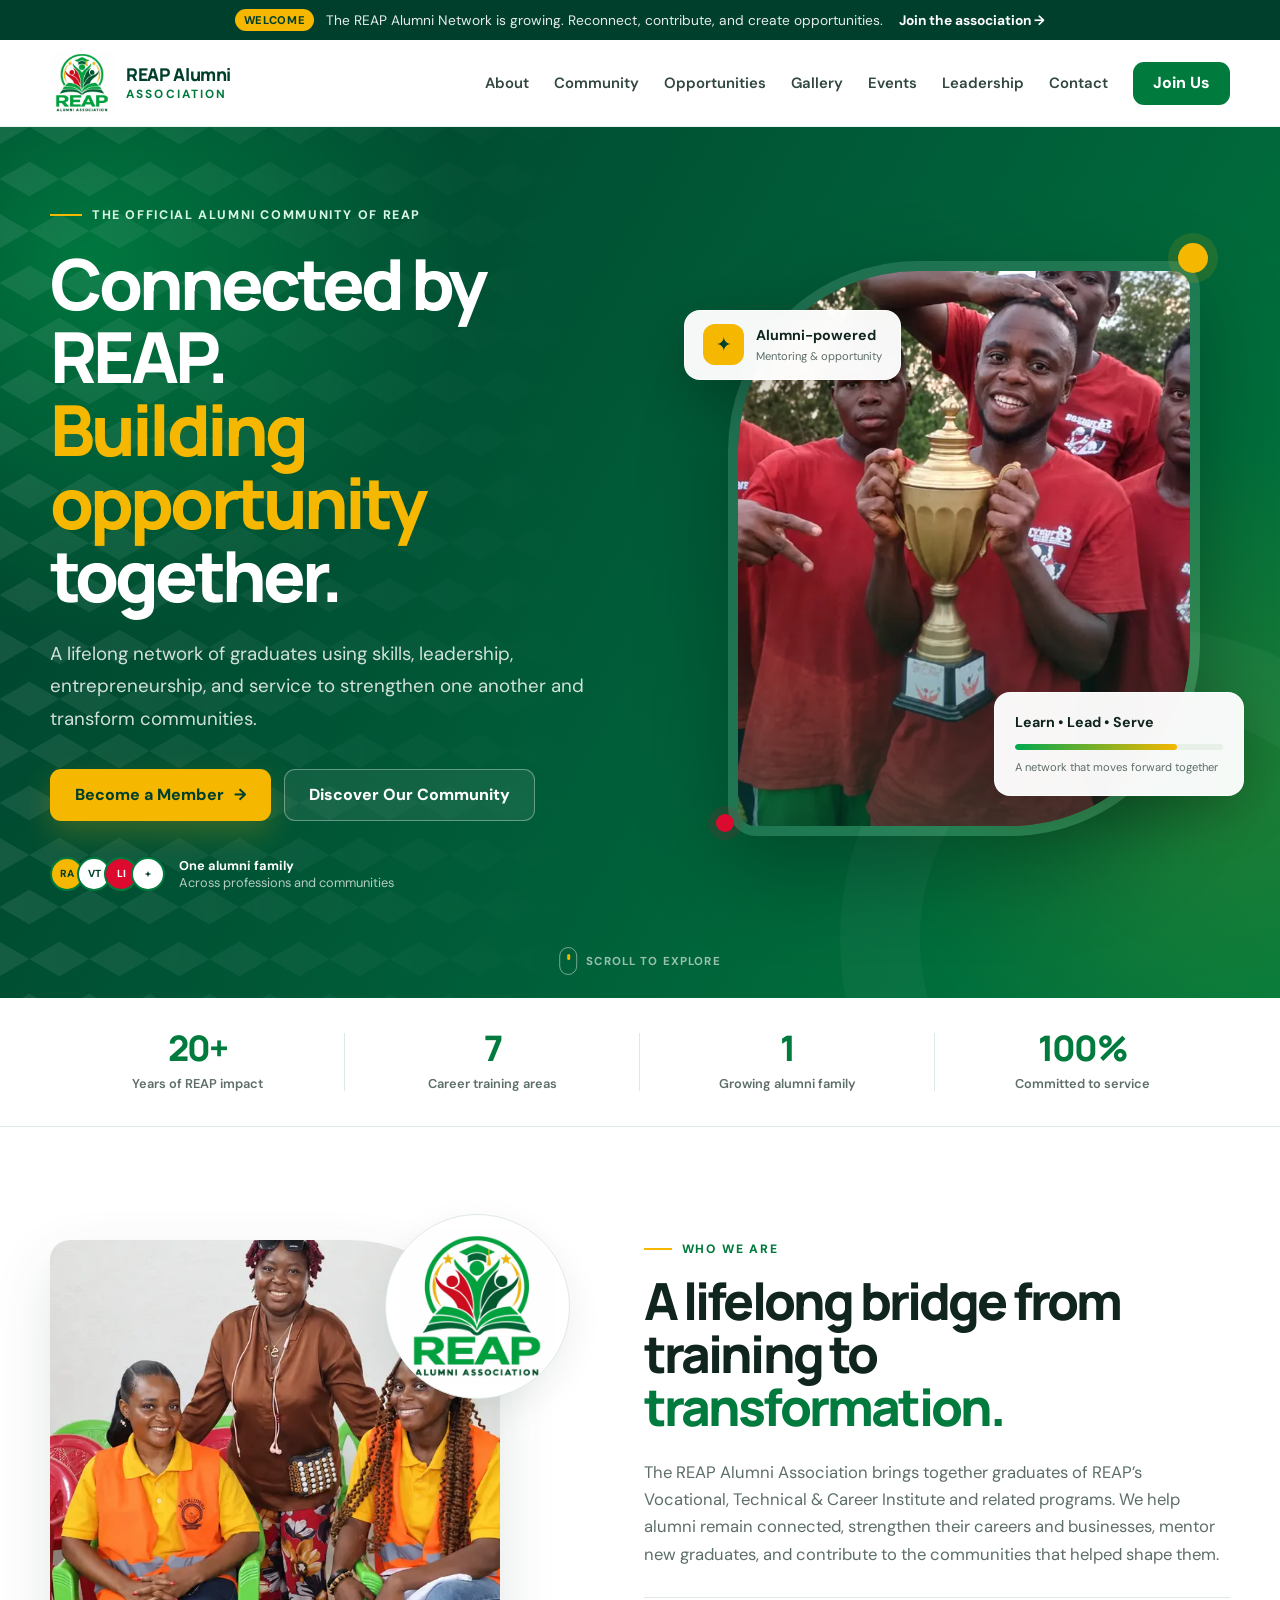
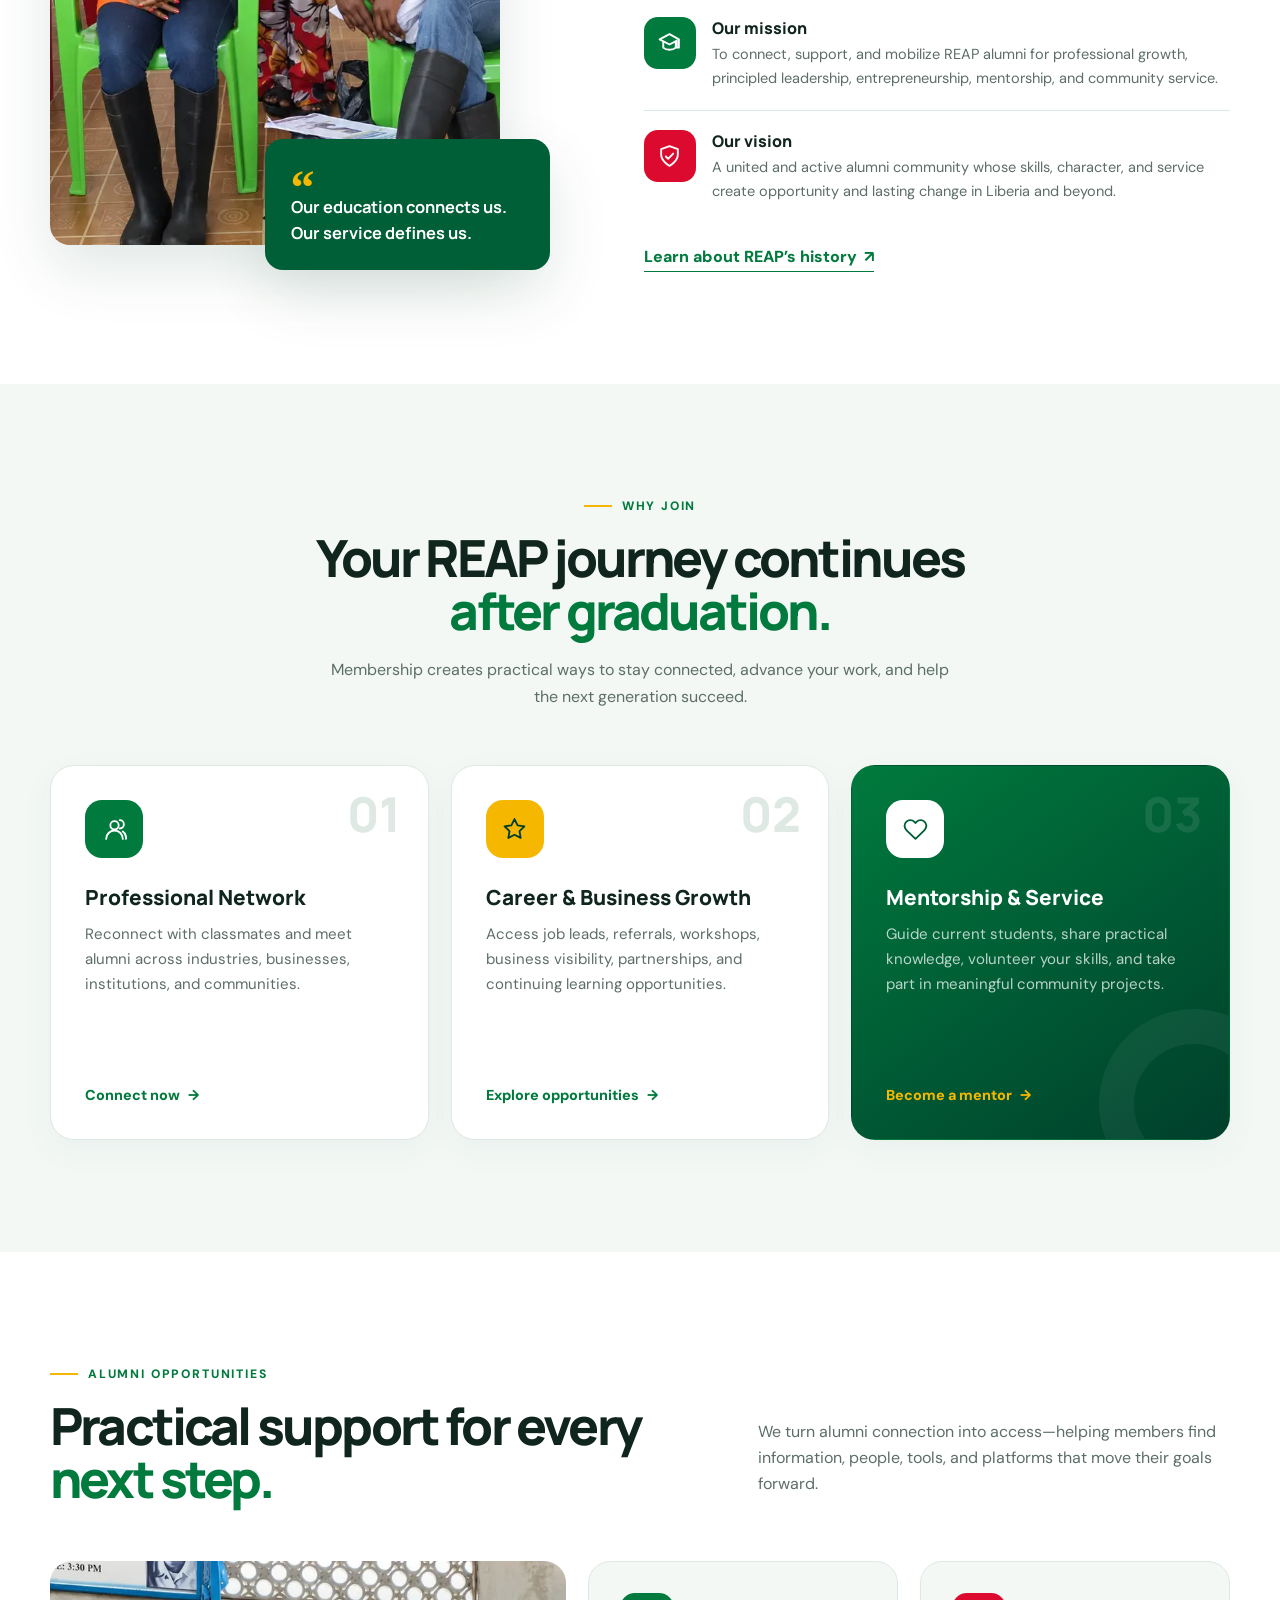
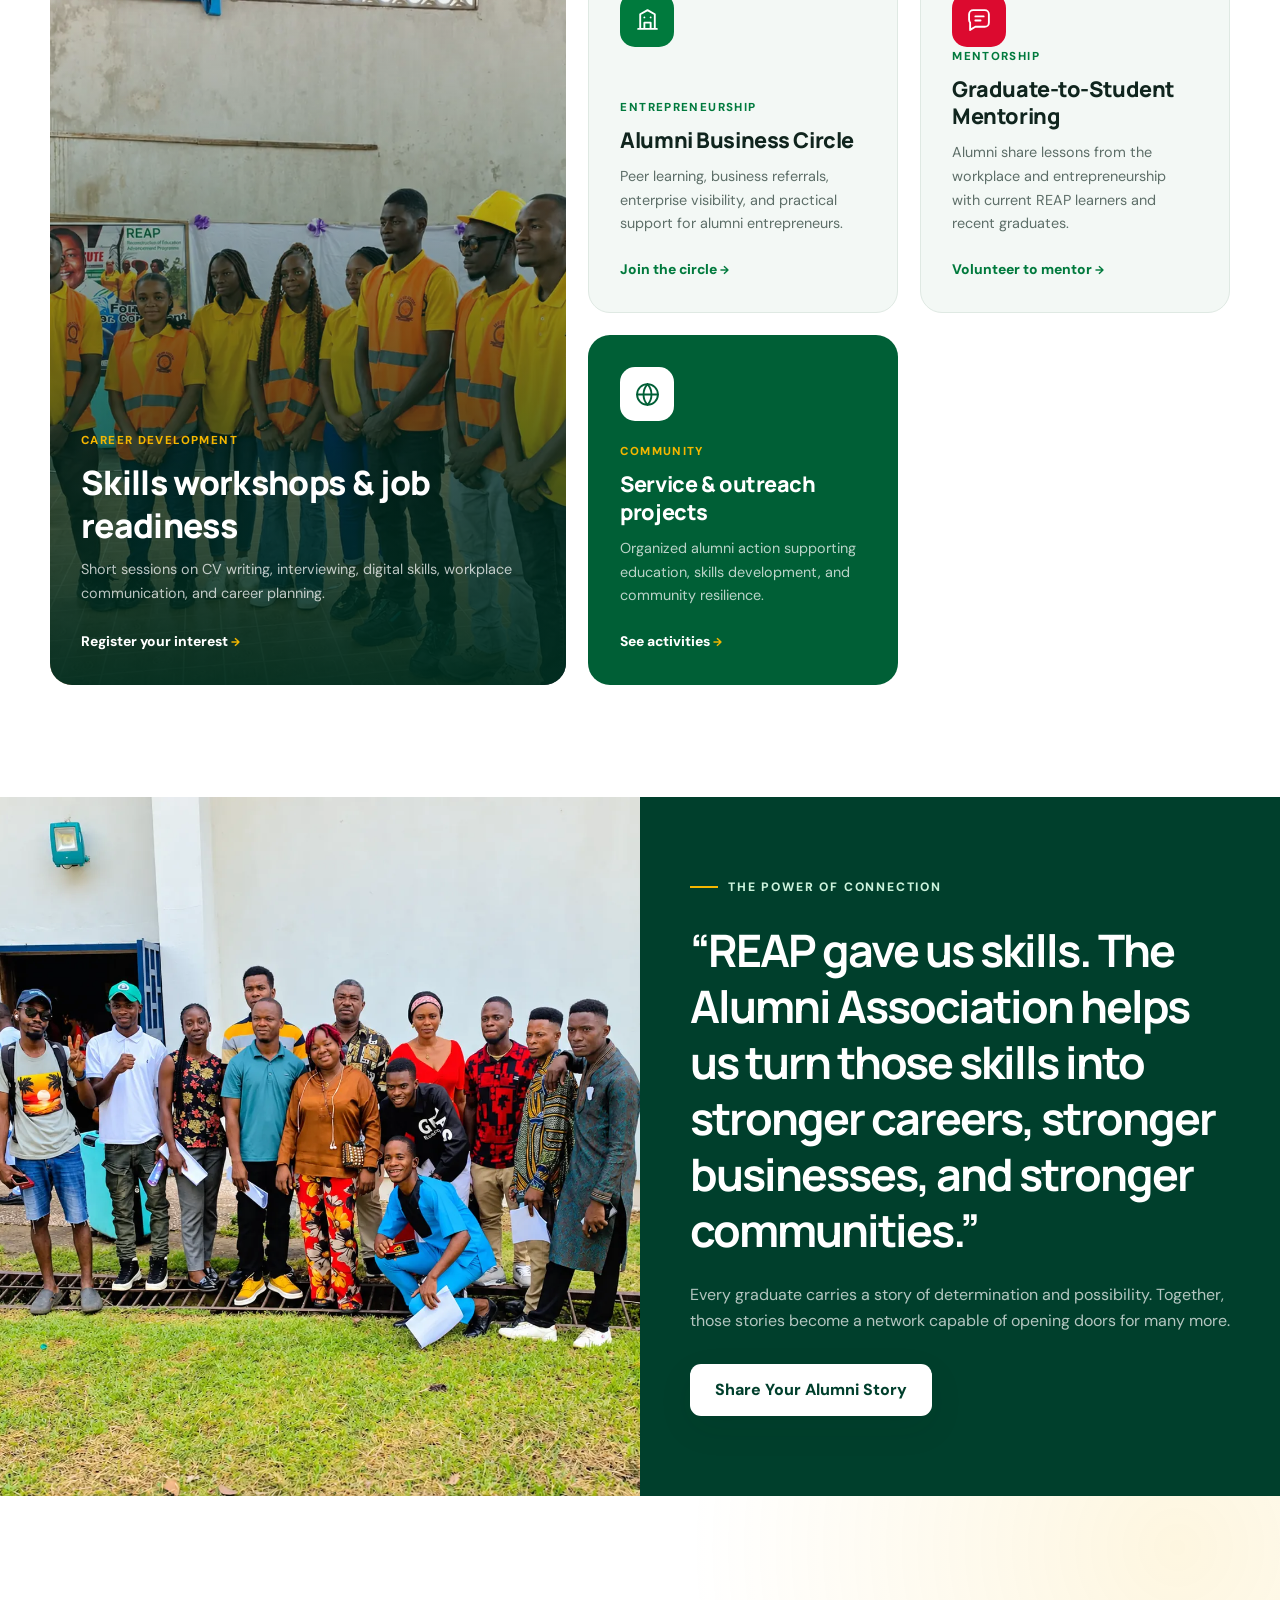
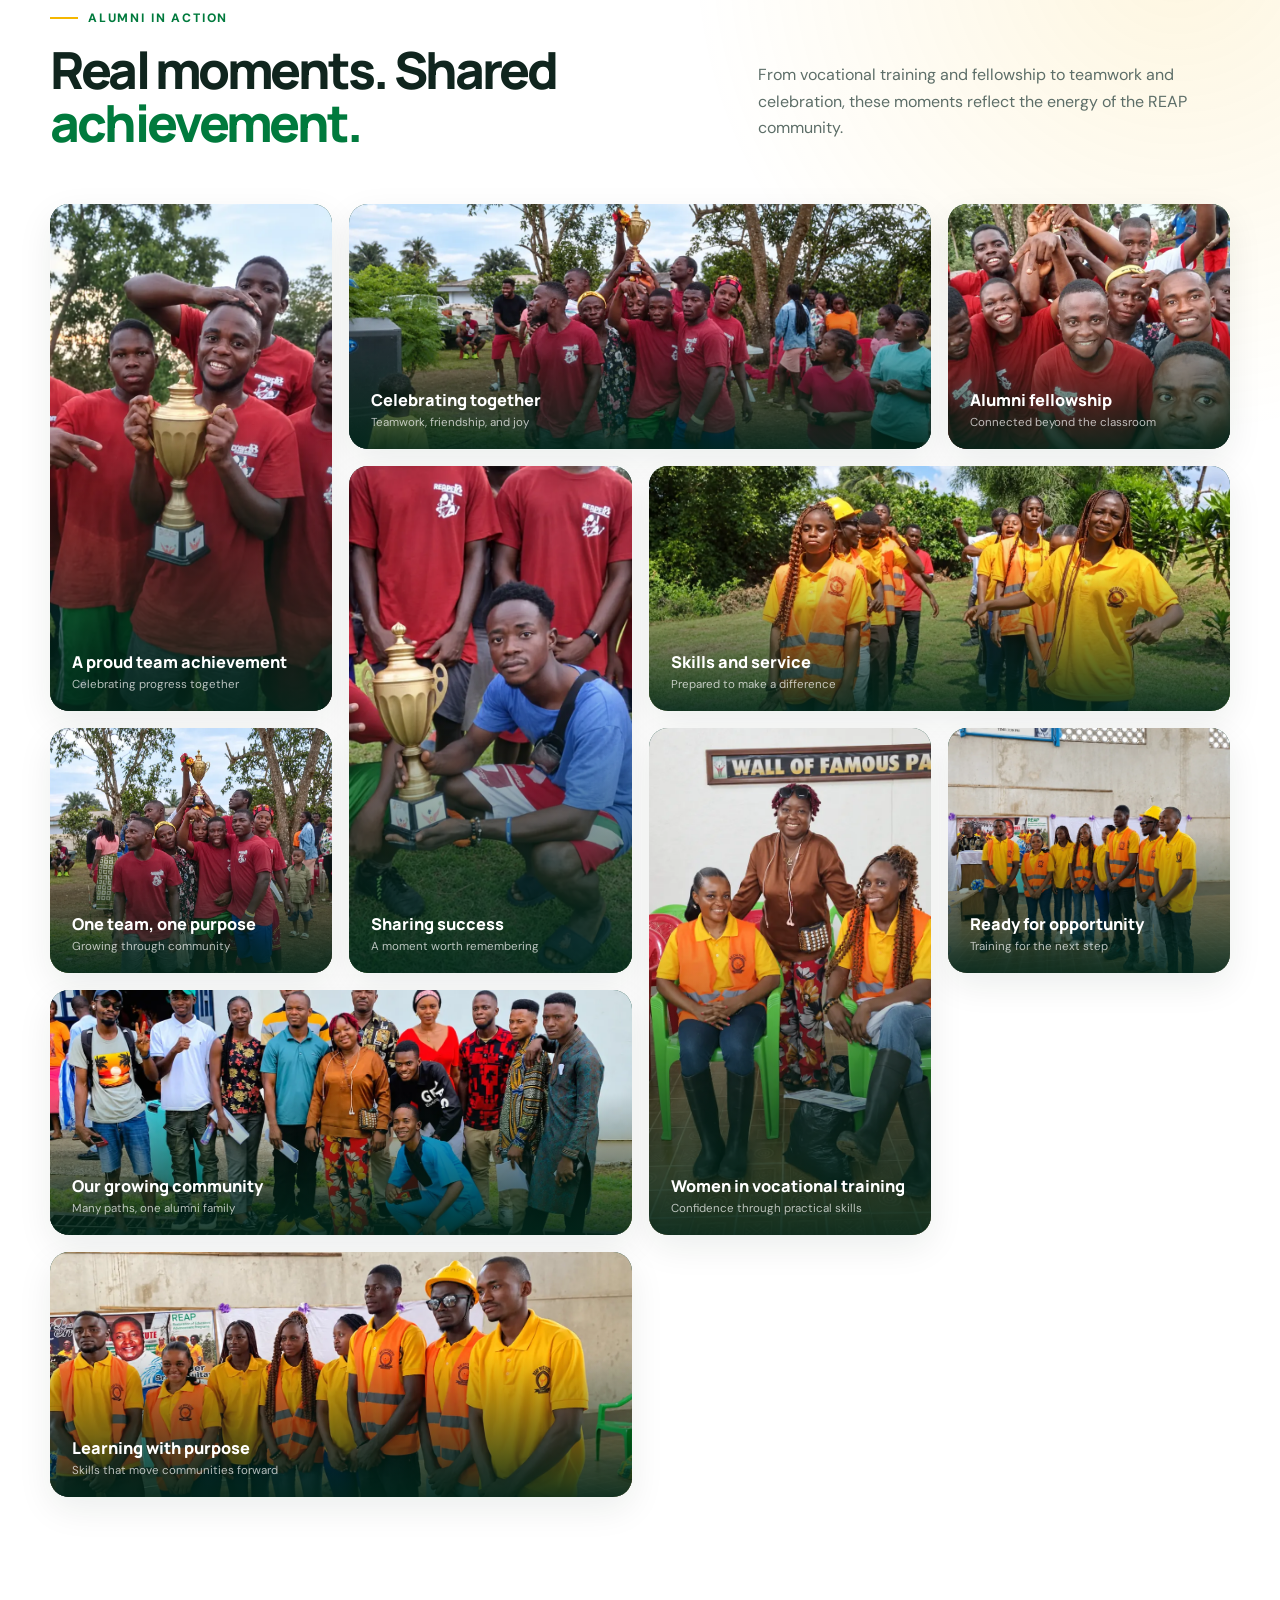
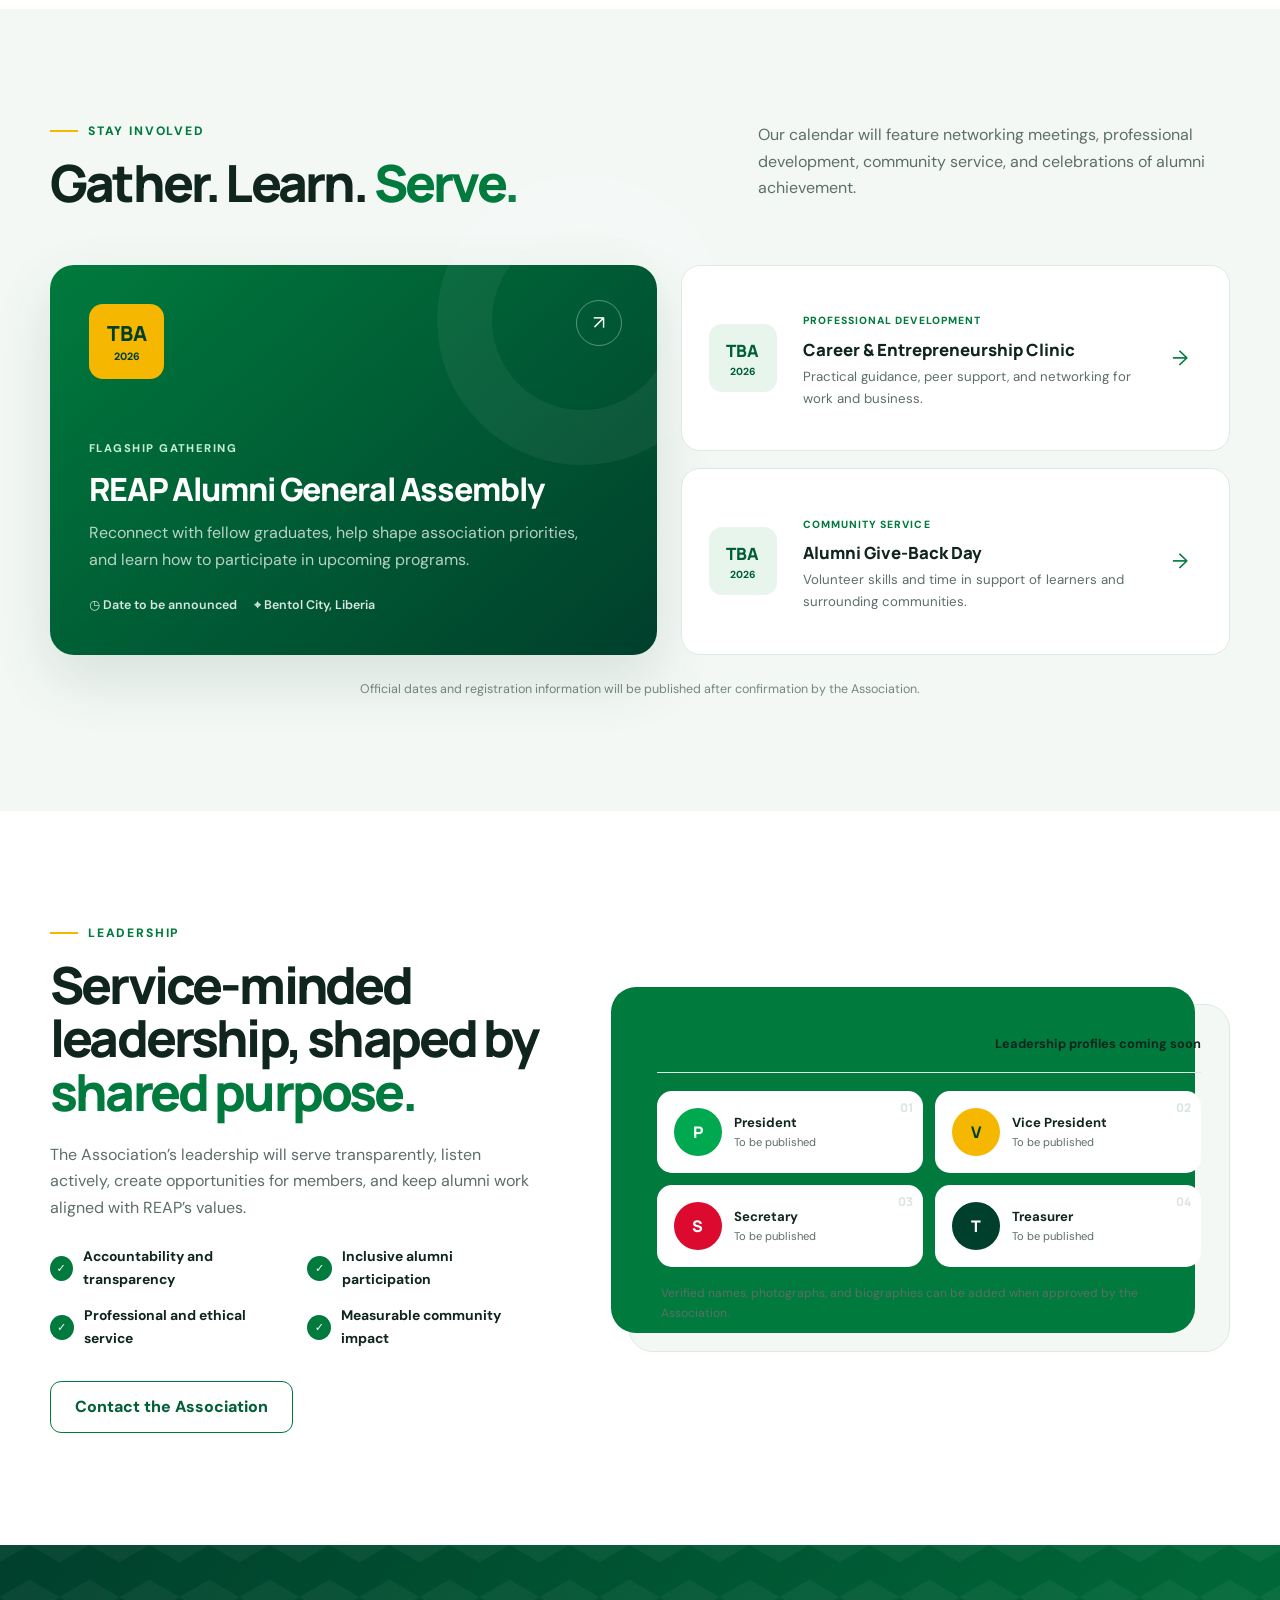
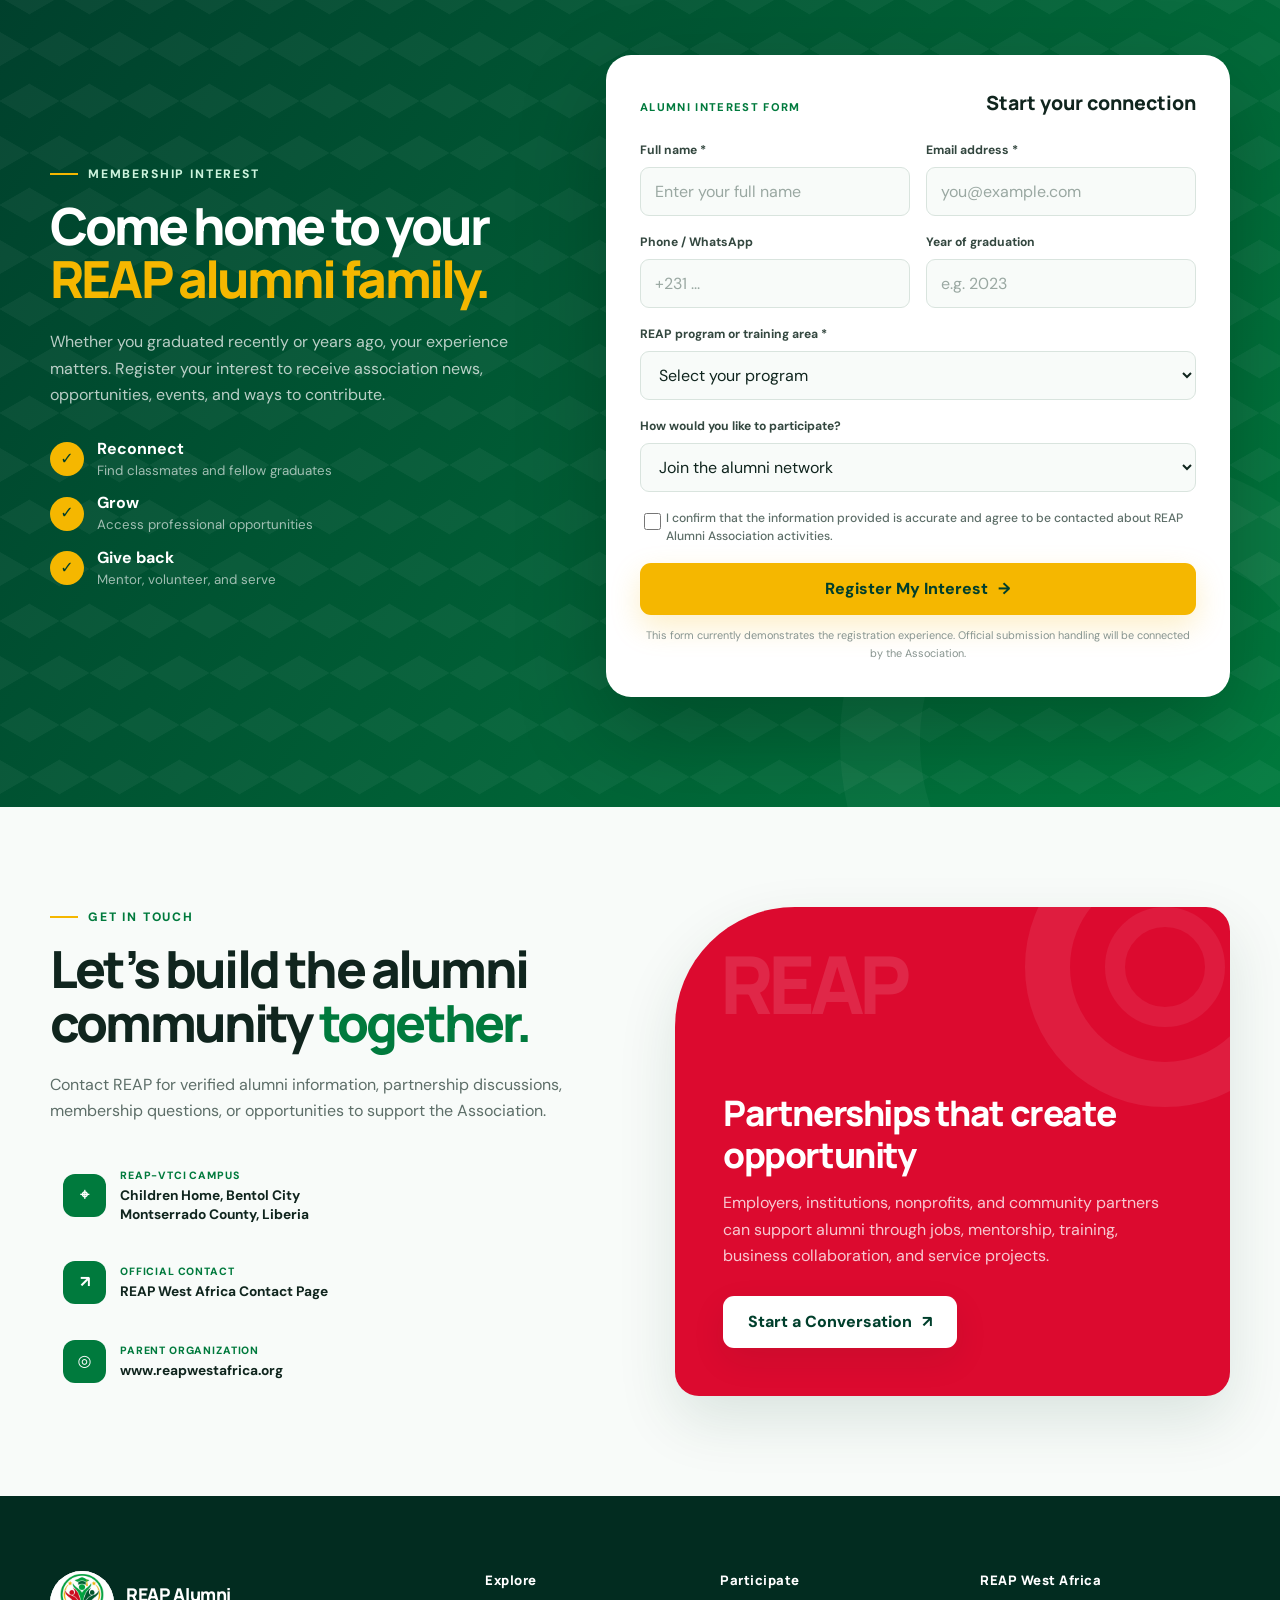
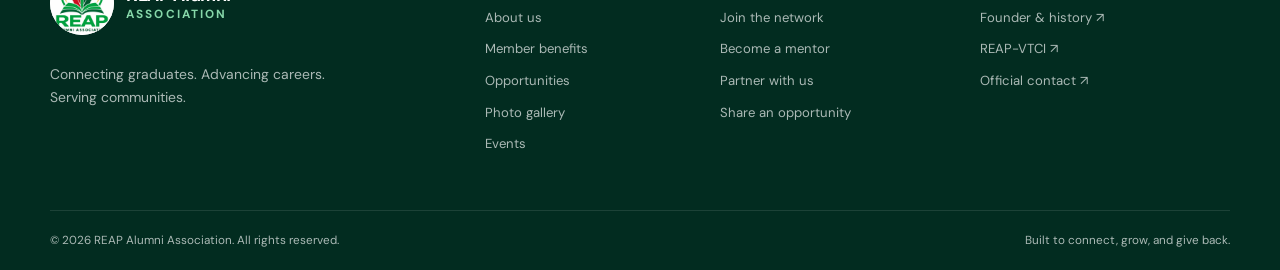
==== commit 93b7556f: "Add restored alumni photography and interactive gallery" ====
--- a/index.html
+++ b/index.html
@@ -9,13 +9,13 @@
   <meta property="og:title" content="REAP Alumni Association">
   <meta property="og:description" content="Connected by REAP. Committed to service. Building opportunity together.">
   <meta property="og:type" content="website">
-  <meta property="og:image" content="assets/reap-alumni-logo.webp">
+  <meta property="og:image" content="assets/gallery/reap-alumni-08.webp">
   <title>REAP Alumni Association | Connect. Grow. Give Back.</title>
   <link rel="icon" type="image/png" href="assets/favicon-192.png">
   <link rel="preconnect" href="https://fonts.googleapis.com">
   <link rel="preconnect" href="https://fonts.gstatic.com" crossorigin>
   <link href="https://fonts.googleapis.com/css2?family=DM+Sans:wght@400;500;600;700&family=Manrope:wght@500;600;700;800&display=swap" rel="stylesheet">
-  <link rel="stylesheet" href="styles.css">
+  <link rel="stylesheet" href="styles.css?v=20260913-4">
 </head>
 <body>
   <a class="skip-link" href="#main-content">Skip to main content</a>
@@ -46,6 +46,7 @@
         <a href="#about">About</a>
         <a href="#community">Community</a>
         <a href="#programs">Opportunities</a>
+        <a href="#gallery">Gallery</a>
         <a href="#events">Events</a>
         <a href="#leadership">Leadership</a>
         <a href="#contact">Contact</a>
@@ -76,7 +77,7 @@
 
         <div class="hero__visual reveal reveal--delay">
           <div class="hero__image-wrap">
-            <img src="https://images.unsplash.com/photo-1523240795612-9a054b0db644?auto=format&fit=crop&w=1200&q=85" alt="Graduates smiling and learning together" width="900" height="1100">
+            <img src="assets/gallery/reap-alumni-01.webp" alt="REAP alumni celebrating an achievement with a trophy" width="720" height="1600" fetchpriority="high">
             <div class="hero__image-overlay"></div>
           </div>
           <div class="floating-card floating-card--top">
@@ -108,7 +109,7 @@
       <div class="container about-grid">
         <div class="about-media reveal">
           <div class="about-media__main">
-            <img src="https://images.unsplash.com/photo-1521737711867-e3b97375f902?auto=format&fit=crop&w=1200&q=85" alt="Young professionals collaborating around a table" width="900" height="1050" loading="lazy">
+            <img src="assets/gallery/reap-alumni-07.webp" alt="REAP trainees and a community member together at an alumni gathering" width="708" height="1597" loading="lazy">
           </div>
           <div class="about-media__accent">
             <img src="assets/reap-alumni-logo.webp" alt="" width="220" height="220" loading="lazy">
@@ -188,7 +189,7 @@
 
         <div class="program-grid">
           <article class="program-card program-card--wide reveal">
-            <img src="https://images.unsplash.com/photo-1556761175-b413da4baf72?auto=format&fit=crop&w=1200&q=85" alt="Professionals participating in a development workshop" width="1000" height="720" loading="lazy">
+            <img src="assets/gallery/reap-alumni-09.webp" alt="REAP vocational trainees standing together during a program" width="1448" height="1086" loading="lazy">
             <div class="program-card__shade"></div>
             <div class="program-card__body">
               <span>Career development</span>
@@ -227,13 +228,65 @@
 
     <section class="alumni-story" aria-label="Alumni story">
       <div class="alumni-story__image">
-        <img src="https://images.unsplash.com/photo-1531482615713-2afd69097998?auto=format&fit=crop&w=1600&q=85" alt="Young African professionals working together" width="1600" height="1100" loading="lazy">
+        <img src="assets/gallery/reap-alumni-08.webp" alt="REAP alumni and community members gathered outside the institute" width="1268" height="1241" loading="lazy">
       </div>
       <div class="alumni-story__content reveal">
         <div class="section-kicker section-kicker--light">The power of connection</div>
         <blockquote>“REAP gave us skills. The Alumni Association helps us turn those skills into stronger careers, stronger businesses, and stronger communities.”</blockquote>
         <p>Every graduate carries a story of determination and possibility. Together, those stories become a network capable of opening doors for many more.</p>
         <a class="button button--white" href="#membership">Share Your Alumni Story</a>
+      </div>
+    </section>
+
+    <section class="section section--gallery" id="gallery">
+      <div class="container">
+        <div class="section-heading section-heading--split reveal">
+          <div><div class="section-kicker">Alumni in action</div><h2>Real moments. Shared <span>achievement.</span></h2></div>
+          <p>From vocational training and fellowship to teamwork and celebration, these moments reflect the energy of the REAP community.</p>
+        </div>
+
+        <div class="gallery-grid" aria-label="REAP alumni photo gallery">
+          <button class="gallery-card gallery-card--tall reveal" type="button" data-gallery-index="0" aria-label="Open photo: A proud team achievement">
+            <img src="assets/gallery/reap-alumni-01.webp" alt="Alumni in red shirts gathered around a trophy" width="720" height="1600" loading="lazy">
+            <span><strong>A proud team achievement</strong><small>Celebrating progress together</small></span>
+          </button>
+          <button class="gallery-card gallery-card--wide reveal reveal--delay-sm" type="button" data-gallery-index="1" aria-label="Open photo: Celebrating together">
+            <img src="assets/gallery/reap-alumni-02.webp" alt="A group of alumni lifting a trophy outdoors" width="1600" height="900" loading="lazy">
+            <span><strong>Celebrating together</strong><small>Teamwork, friendship, and joy</small></span>
+          </button>
+          <button class="gallery-card reveal reveal--delay" type="button" data-gallery-index="2" aria-label="Open photo: Alumni fellowship">
+            <img src="assets/gallery/reap-alumni-03.webp" alt="A group of alumni smiling for an outdoor selfie" width="1600" height="720" loading="lazy">
+            <span><strong>Alumni fellowship</strong><small>Connected beyond the classroom</small></span>
+          </button>
+          <button class="gallery-card gallery-card--tall reveal" type="button" data-gallery-index="3" aria-label="Open photo: Sharing success">
+            <img src="assets/gallery/reap-alumni-04.webp" alt="An alumnus posing beside a trophy with teammates" width="720" height="1600" loading="lazy">
+            <span><strong>Sharing success</strong><small>A moment worth remembering</small></span>
+          </button>
+          <button class="gallery-card gallery-card--wide reveal reveal--delay-sm" type="button" data-gallery-index="4" aria-label="Open photo: Skills and service">
+            <img src="assets/gallery/reap-alumni-05.webp" alt="Vocational trainees in safety vests outdoors" width="1600" height="900" loading="lazy">
+            <span><strong>Skills and service</strong><small>Prepared to make a difference</small></span>
+          </button>
+          <button class="gallery-card reveal reveal--delay" type="button" data-gallery-index="5" aria-label="Open photo: One team, one purpose">
+            <img src="assets/gallery/reap-alumni-06.webp" alt="Alumni celebrating a team trophy outdoors" width="1600" height="900" loading="lazy">
+            <span><strong>One team, one purpose</strong><small>Growing through community</small></span>
+          </button>
+          <button class="gallery-card gallery-card--tall reveal" type="button" data-gallery-index="6" aria-label="Open photo: Women in vocational training">
+            <img src="assets/gallery/reap-alumni-07.webp" alt="Women gathered at a REAP vocational program" width="708" height="1597" loading="lazy">
+            <span><strong>Women in vocational training</strong><small>Confidence through practical skills</small></span>
+          </button>
+          <button class="gallery-card gallery-card--wide reveal reveal--delay-sm" type="button" data-gallery-index="7" aria-label="Open photo: Our growing community">
+            <img src="assets/gallery/reap-alumni-08.webp" alt="REAP alumni and community members in a group portrait" width="1268" height="1241" loading="lazy">
+            <span><strong>Our growing community</strong><small>Many paths, one alumni family</small></span>
+          </button>
+          <button class="gallery-card reveal reveal--delay" type="button" data-gallery-index="8" aria-label="Open photo: Ready for opportunity">
+            <img src="assets/gallery/reap-alumni-09.webp" alt="REAP vocational trainees lined up during a program" width="1448" height="1086" loading="lazy">
+            <span><strong>Ready for opportunity</strong><small>Training for the next step</small></span>
+          </button>
+          <button class="gallery-card gallery-card--wide reveal" type="button" data-gallery-index="9" aria-label="Open photo: Learning with purpose">
+            <img src="assets/gallery/reap-alumni-10.webp" alt="A group of REAP trainees in safety clothing" width="1448" height="1086" loading="lazy">
+            <span><strong>Learning with purpose</strong><small>Skills that move communities forward</small></span>
+          </button>
+        </div>
       </div>
     </section>
 
@@ -387,7 +440,7 @@
         </a>
         <p>Connecting graduates. Advancing careers. Serving communities.</p>
       </div>
-      <div class="footer-links"><strong>Explore</strong><a href="#about">About us</a><a href="#community">Member benefits</a><a href="#programs">Opportunities</a><a href="#events">Events</a></div>
+      <div class="footer-links"><strong>Explore</strong><a href="#about">About us</a><a href="#community">Member benefits</a><a href="#programs">Opportunities</a><a href="#gallery">Photo gallery</a><a href="#events">Events</a></div>
       <div class="footer-links"><strong>Participate</strong><a href="#membership">Join the network</a><a href="#contact">Become a mentor</a><a href="#contact">Partner with us</a><a href="#contact">Share an opportunity</a></div>
       <div class="footer-links"><strong>REAP West Africa</strong><a href="https://www.reapwestafrica.org/about-5" target="_blank" rel="noopener">Founder & history ↗</a><a href="https://www.reapwestafrica.org/reap-vtci" target="_blank" rel="noopener">REAP-VTCI ↗</a><a href="https://www.reapwestafrica.org/contact-8" target="_blank" rel="noopener">Official contact ↗</a></div>
     </div>
@@ -403,6 +456,16 @@
     <span>✓</span><div><strong>Thank you for your interest!</strong><small>The official submission connection will be added by the Association.</small></div>
   </div>
 
-  <script src="script.js"></script>
+  <div class="lightbox" id="gallery-lightbox" role="dialog" aria-modal="true" aria-label="REAP alumni photo viewer" aria-hidden="true">
+    <button class="lightbox__close" type="button" aria-label="Close photo viewer">×</button>
+    <button class="lightbox__control lightbox__control--previous" type="button" aria-label="Previous photo">←</button>
+    <figure class="lightbox__figure">
+      <img class="lightbox__image" src="" alt="">
+      <figcaption><strong class="lightbox__title"></strong><span class="lightbox__count"></span></figcaption>
+    </figure>
+    <button class="lightbox__control lightbox__control--next" type="button" aria-label="Next photo">→</button>
+  </div>
+
+  <script src="script.js?v=20260913-4"></script>
 </body>
 </html>
--- a/styles.css
+++ b/styles.css
@@ -18,10 +18,19 @@
 
 *, *::before, *::after { box-sizing: border-box; }
 
-html { scroll-behavior: smooth; scroll-padding-top: 112px; }
+html {
+  width: 100%;
+  max-width: 100%;
+  overflow-x: clip;
+  scroll-behavior: smooth;
+  scroll-padding-top: 112px;
+}
 
 body {
   margin: 0;
+  width: 100%;
+  max-width: 100%;
+  overflow-x: clip;
   color: var(--ink);
   background: var(--white);
   font-family: "DM Sans", system-ui, -apple-system, BlinkMacSystemFont, "Segoe UI", sans-serif;
@@ -30,7 +39,8 @@
   -webkit-font-smoothing: antialiased;
 }
 
-body.nav-open { overflow: hidden; }
+body.nav-open,
+body.lightbox-open { overflow: hidden; }
 
 img { display: block; max-width: 100%; }
 a { color: inherit; text-decoration: none; }
@@ -364,6 +374,79 @@
 .alumni-story__content { display: flex; flex-direction: column; align-items: flex-start; justify-content: center; padding: 80px max(45px, calc((100vw - var(--container)) / 2)); }
 .alumni-story blockquote { max-width: 650px; margin: 10px 0 24px; font: 700 clamp(2rem, 3.5vw, 3.25rem)/1.25 "Manrope", sans-serif; letter-spacing: -.045em; }
 .alumni-story__content > p { max-width: 620px; margin: 0 0 29px; color: rgba(255,255,255,.7); }
+
+.section--gallery {
+  overflow: hidden;
+  background:
+    radial-gradient(circle at 92% 3%, rgba(245,183,0,.12), transparent 24%),
+    #fff;
+}
+
+.gallery-grid {
+  display: grid;
+  grid-template-columns: repeat(4, 1fr);
+  grid-auto-flow: dense;
+  grid-auto-rows: 245px;
+  gap: 17px;
+}
+
+.gallery-card {
+  position: relative;
+  min-width: 0;
+  padding: 0;
+  overflow: hidden;
+  color: #fff;
+  background: var(--green-900);
+  border: 0;
+  border-radius: 19px;
+  box-shadow: var(--shadow-soft);
+  cursor: zoom-in;
+  text-align: left;
+}
+
+.gallery-card--wide { grid-column: span 2; }
+.gallery-card--tall { grid-row: span 2; }
+.gallery-card img { width: 100%; height: 100%; object-fit: cover; transition: transform .55s ease, filter .35s ease; }
+.gallery-card::after { position: absolute; inset: 0; background: linear-gradient(to top, rgba(0,38,26,.9), transparent 58%); content: ""; transition: background .3s ease; }
+.gallery-card > span { position: absolute; z-index: 2; right: 0; bottom: 0; left: 0; padding: 22px; transform: translateY(5px); transition: transform .3s ease; }
+.gallery-card strong, .gallery-card small { display: block; }
+.gallery-card strong { font: 800 1.02rem/1.25 "Manrope", sans-serif; }
+.gallery-card small { margin-top: 3px; color: rgba(255,255,255,.7); font-size: .72rem; }
+.gallery-card:hover img, .gallery-card:focus-visible img { filter: saturate(1.06); transform: scale(1.045); }
+.gallery-card:hover > span, .gallery-card:focus-visible > span { transform: translateY(0); }
+.gallery-card:focus-visible { outline: 4px solid var(--gold); outline-offset: 3px; }
+
+.lightbox {
+  position: fixed;
+  z-index: 2500;
+  inset: 0;
+  display: grid;
+  grid-template-columns: 68px minmax(0, 1fr) 68px;
+  align-items: center;
+  gap: 18px;
+  padding: 35px;
+  color: #fff;
+  background: rgba(0,24,16,.95);
+  opacity: 0;
+  visibility: hidden;
+  pointer-events: none;
+  transition: opacity .25s ease, visibility .25s ease;
+}
+
+.lightbox.open { opacity: 1; visibility: visible; pointer-events: auto; }
+.lightbox__figure { width: 100%; height: min(86vh, 900px); display: flex; flex-direction: column; align-items: center; justify-content: center; margin: 0; }
+.lightbox__image { max-width: 100%; max-height: calc(100% - 54px); object-fit: contain; border-radius: 12px; box-shadow: 0 28px 80px rgba(0,0,0,.45); }
+.lightbox figcaption { width: min(100%, 900px); display: flex; align-items: center; justify-content: space-between; gap: 25px; padding-top: 15px; }
+.lightbox__title { font: 700 .95rem "Manrope", sans-serif; }
+.lightbox__count { color: rgba(255,255,255,.6); font-size: .78rem; }
+.lightbox__close,
+.lightbox__control { display: grid; place-items: center; color: #fff; background: rgba(255,255,255,.1); border: 1px solid rgba(255,255,255,.16); border-radius: 50%; cursor: pointer; transition: background .2s ease, transform .2s ease; }
+.lightbox__close:hover,
+.lightbox__control:hover { color: var(--green-900); background: var(--gold); transform: scale(1.06); }
+.lightbox__close:focus-visible,
+.lightbox__control:focus-visible { outline: 3px solid var(--gold); outline-offset: 3px; }
+.lightbox__close { position: absolute; z-index: 2; top: 22px; right: 24px; width: 48px; height: 48px; font-size: 2rem; line-height: 1; }
+.lightbox__control { width: 58px; height: 58px; font-size: 1.4rem; }
 
 .events-layout { display: grid; grid-template-columns: 1.05fr .95fr; gap: 24px; }
 .featured-event { position: relative; min-height: 390px; display: flex; flex-direction: column; align-items: flex-start; justify-content: space-between; padding: 39px; color: #fff; background: linear-gradient(140deg, var(--green-700), var(--green-900)); border-radius: var(--radius); box-shadow: var(--shadow); }
@@ -495,19 +578,95 @@
   .program-card--wide { grid-row: span 2; }
   .leadership-grid { gap: 55px; }
   .contact-grid { gap: 45px; }
+  .gallery-grid { grid-template-columns: repeat(3, 1fr); }
 }
 
 @media (max-width: 900px) {
+  html,
+  body {
+    width: 100vw;
+    min-width: 100vw;
+    max-width: 100vw;
+    overflow-x: hidden;
+  }
   html { scroll-padding-top: 85px; }
+  body > .announcement,
+  body > .site-header,
+  body > main,
+  body > .site-footer,
+  main > section {
+    width: 100vw;
+    min-width: 100vw;
+    max-width: 100vw;
+  }
+  body.nav-open::before {
+    position: fixed;
+    z-index: 950;
+    top: var(--mobile-nav-top, 76px);
+    right: 0;
+    bottom: 0;
+    left: 0;
+    background: rgba(0, 35, 24, .55);
+    content: "";
+    backdrop-filter: blur(2px);
+  }
   .announcement__inner { justify-content: flex-start; overflow-x: auto; white-space: nowrap; }
   .announcement p { display: none; }
+  .site-header { backdrop-filter: none; }
   .nav-wrap { min-height: 76px; }
   .brand img { width: 55px; height: 55px; }
   .nav-toggle { display: grid; }
-  .primary-nav { position: fixed; top: 116px; right: 0; bottom: 0; width: min(88vw, 390px); display: flex; flex-direction: column; align-items: stretch; gap: 0; padding: 26px; background: #fff; box-shadow: -20px 25px 50px rgba(0,63,44,.18); transform: translateX(105%); transition: transform .3s ease; }
-  .primary-nav.open { transform: translateX(0); }
-  .primary-nav > a:not(.button) { padding: 15px 5px; border-bottom: 1px solid var(--line); font-size: .98rem; }
-  .primary-nav .button { margin-top: 20px; }
+  .primary-nav {
+    position: absolute;
+    z-index: 1100;
+    top: 100%;
+    right: 0;
+    bottom: auto;
+    left: 0;
+    width: 100%;
+    height: auto;
+    max-height: calc(100dvh - var(--mobile-nav-top, 76px));
+    display: flex;
+    flex-direction: column;
+    align-items: stretch;
+    justify-content: flex-start;
+    gap: 0;
+    padding: 18px max(24px, calc((100vw - 760px) / 2)) 25px;
+    overflow-x: hidden;
+    overflow-y: auto;
+    overscroll-behavior: contain;
+    color: var(--ink);
+    background: #fff;
+    border-top: 1px solid var(--line);
+    border-bottom: 1px solid var(--line);
+    box-shadow: 0 24px 45px rgba(0,63,44,.2);
+    opacity: 0;
+    visibility: hidden;
+    transform: translateY(-12px);
+    transition: transform .3s ease, opacity .2s ease, visibility .3s ease;
+  }
+  .primary-nav.open { opacity: 1; visibility: visible; transform: translateY(0); }
+  .primary-nav > a:not(.button) {
+    position: relative;
+    flex: 0 0 auto;
+    width: 100%;
+    padding: 16px 7px;
+    color: var(--ink);
+    border-bottom: 1px solid var(--line);
+    font-size: .98rem;
+    line-height: 1.25;
+  }
+  .primary-nav > a:not(.button)::after { display: none; }
+  .primary-nav > a:not(.button)::before {
+    position: absolute;
+    top: 50%;
+    right: 7px;
+    color: var(--green-700);
+    content: "→";
+    transform: translateY(-50%);
+  }
+  .primary-nav > a:not(.button).active { color: var(--green-700); }
+  .primary-nav .button { width: 100%; flex: 0 0 auto; margin-top: 22px; }
   .hero { min-height: auto; }
   .hero__grid { grid-template-columns: 1fr; padding-block: 70px 105px; }
   .hero__content { max-width: 740px; }
@@ -524,6 +683,7 @@
   .alumni-story { grid-template-columns: 1fr; }
   .alumni-story__image { min-height: 520px; }
   .alumni-story__content { padding: 75px 45px; }
+  .gallery-grid { grid-template-columns: repeat(2, 1fr); grid-auto-rows: 225px; }
   .events-layout { grid-template-columns: 1fr; }
   .leadership-panel { margin-left: 18px; }
   .membership-copy { max-width: 680px; }
@@ -532,10 +692,14 @@
 }
 
 @media (max-width: 650px) {
-  .container { width: min(calc(100% - 28px), var(--container)); }
+  .container {
+    width: calc(100vw - 28px);
+    max-width: calc(100vw - 28px);
+    margin-right: 14px;
+    margin-left: 14px;
+  }
   .announcement__inner { min-height: 37px; }
   .site-header { top: 0; }
-  .primary-nav { top: 113px; }
   .brand__text strong { font-size: 1rem; }
   .brand__text small { font-size: .65rem; }
   .hero__grid { padding-top: 58px; }
@@ -564,6 +728,14 @@
   .alumni-story__image { min-height: 410px; }
   .alumni-story__content { padding: 60px 25px; }
   .alumni-story blockquote { font-size: 2rem; }
+  .gallery-grid { grid-template-columns: 1fr; grid-auto-rows: 290px; }
+  .gallery-card--wide { grid-column: auto; }
+  .gallery-card--tall { grid-row: span 1; min-height: 430px; }
+  .lightbox { grid-template-columns: 48px minmax(0, 1fr) 48px; gap: 7px; padding: 20px 8px; }
+  .lightbox__figure { height: 82vh; }
+  .lightbox__control { width: 43px; height: 43px; }
+  .lightbox__close { top: 14px; right: 14px; width: 43px; height: 43px; }
+  .lightbox figcaption { align-items: flex-start; flex-direction: column; gap: 2px; padding-inline: 6px; }
   .featured-event { padding: 28px; }
   .featured-event h3 { font-size: 1.6rem; }
   .event-list article { grid-template-columns: 62px 1fr; padding: 20px; }
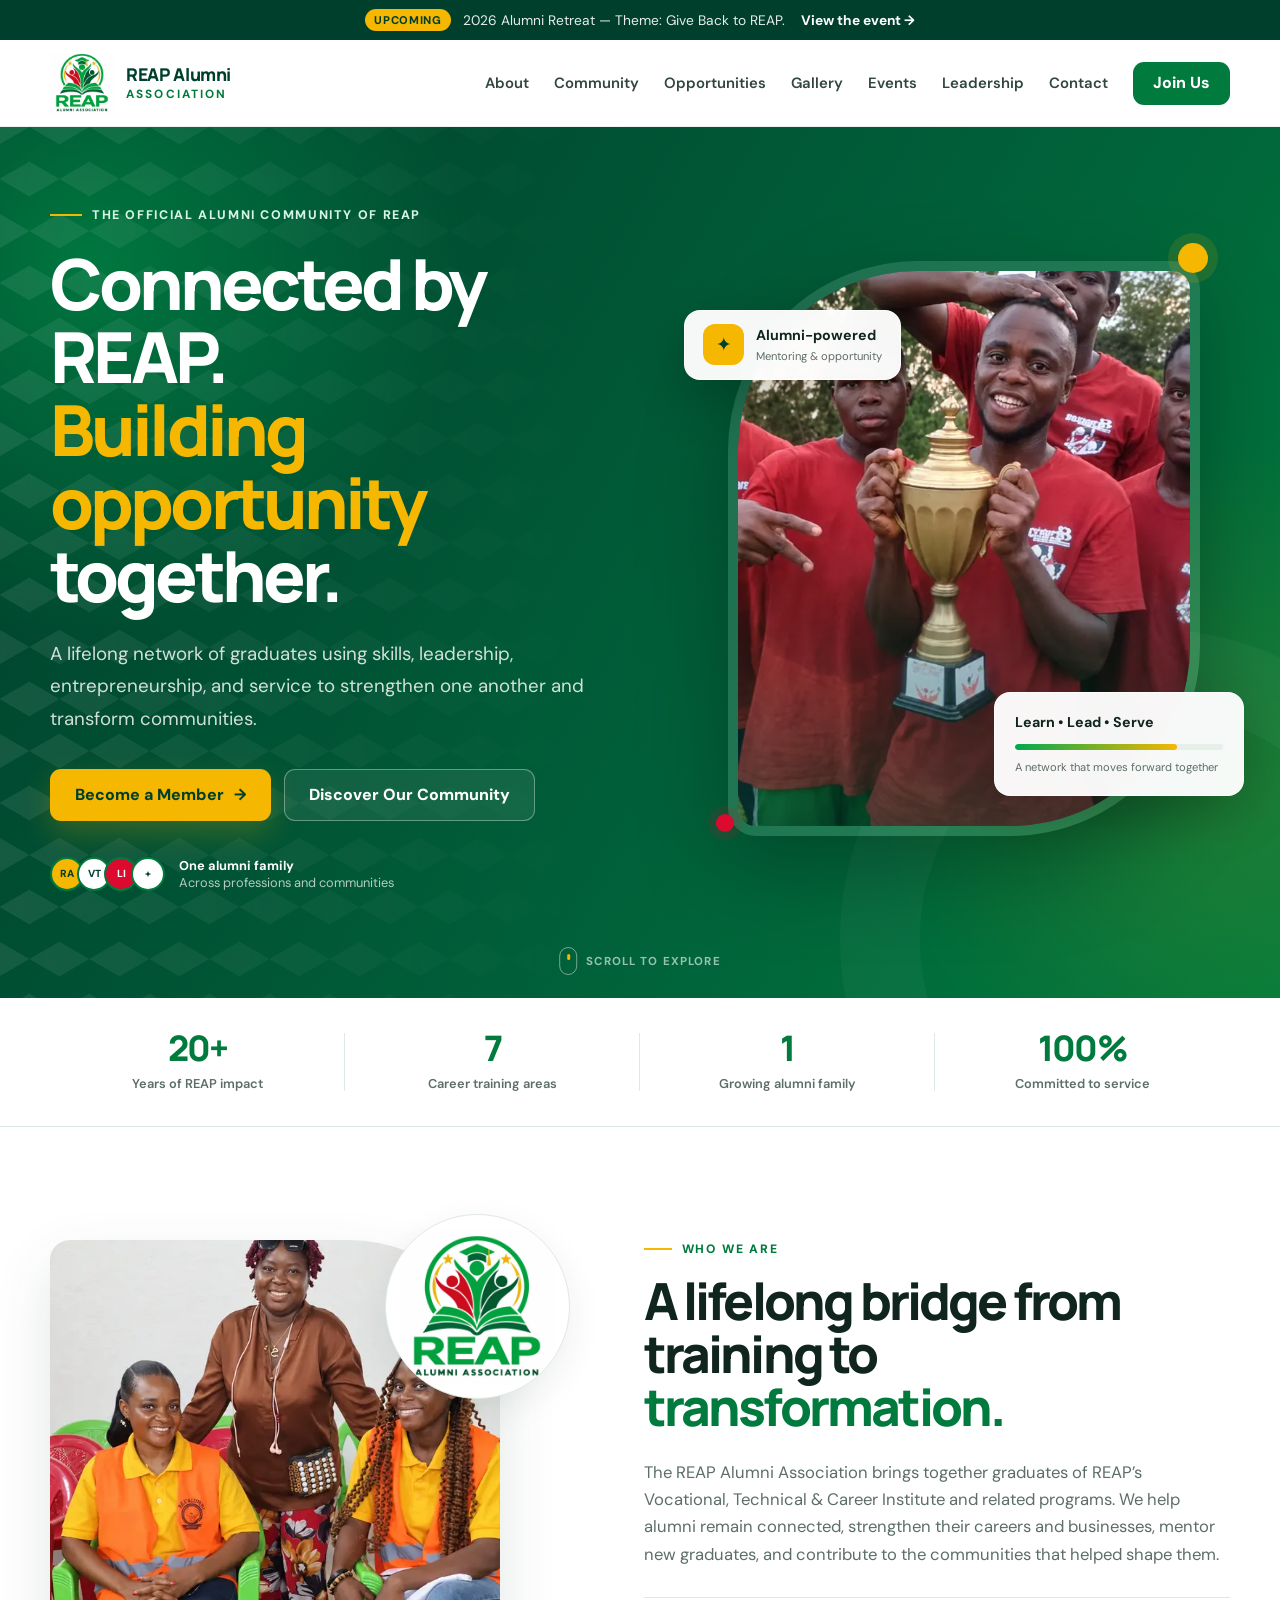
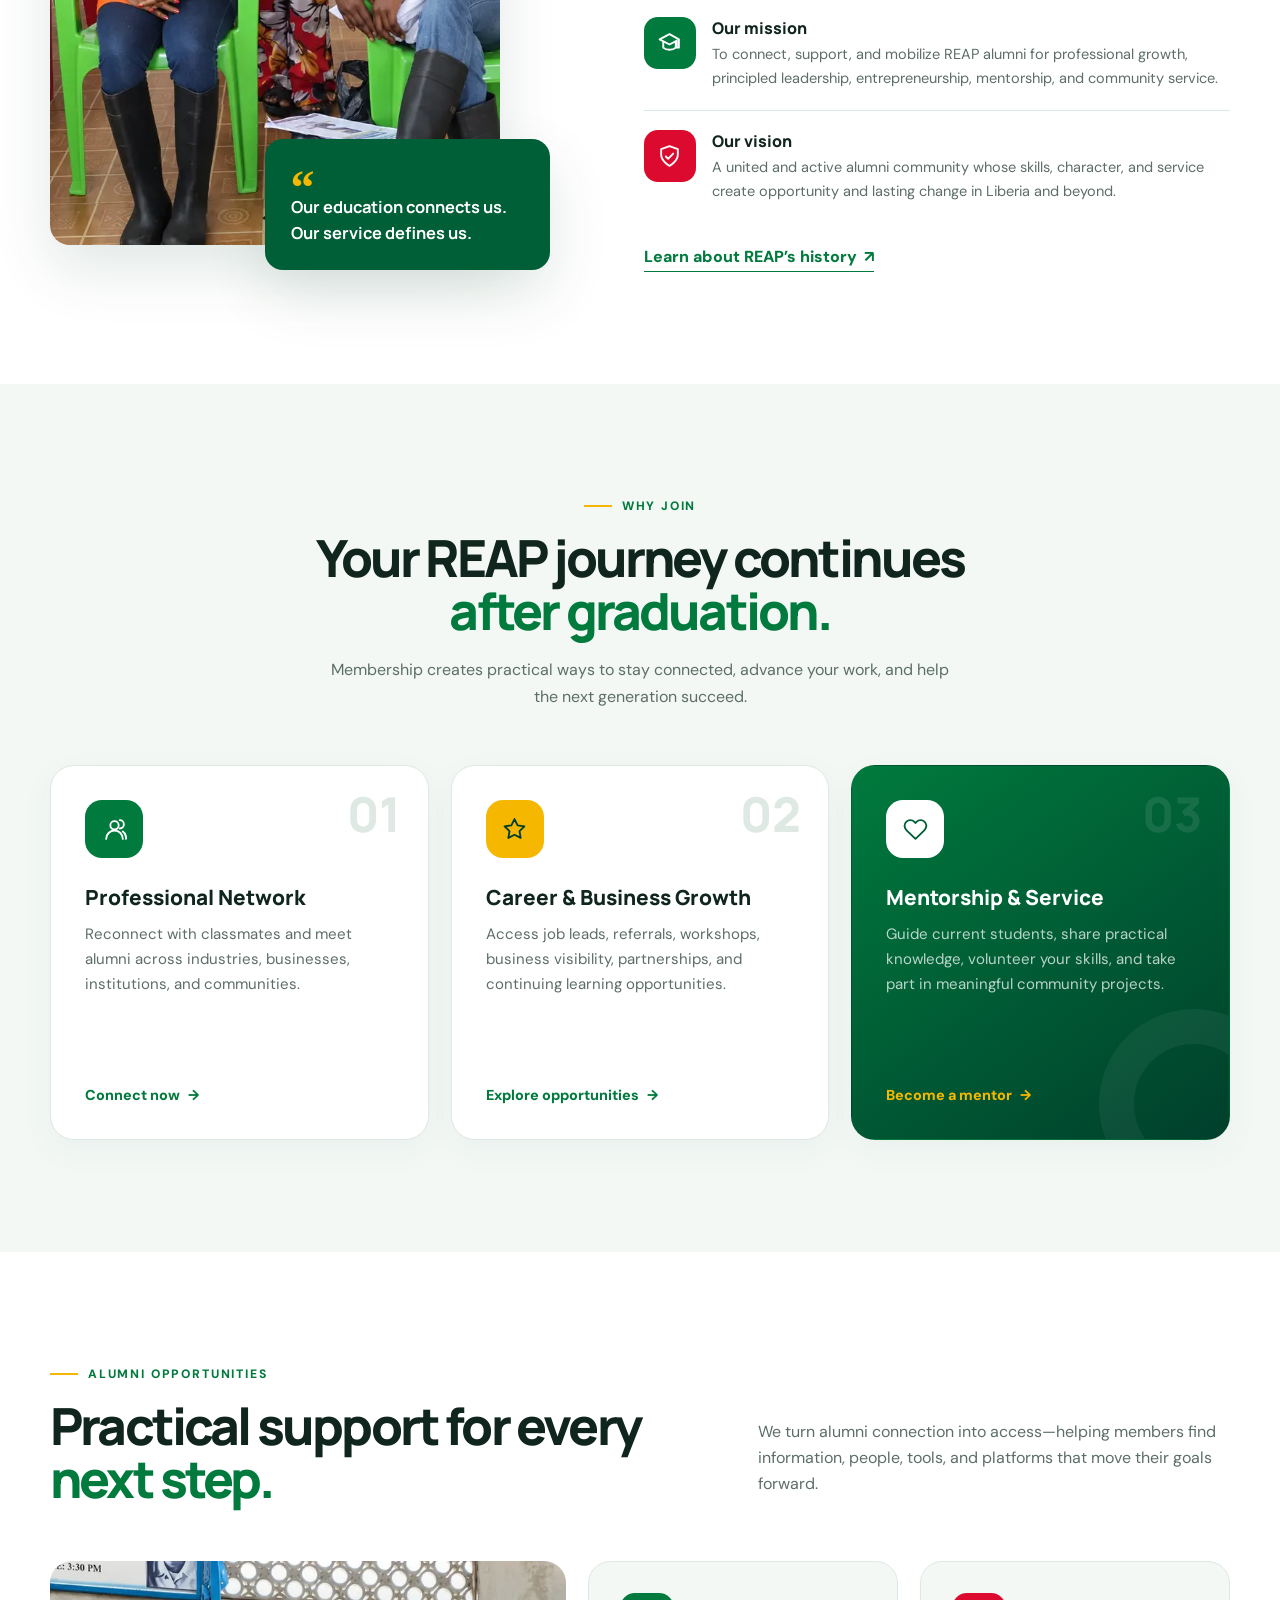
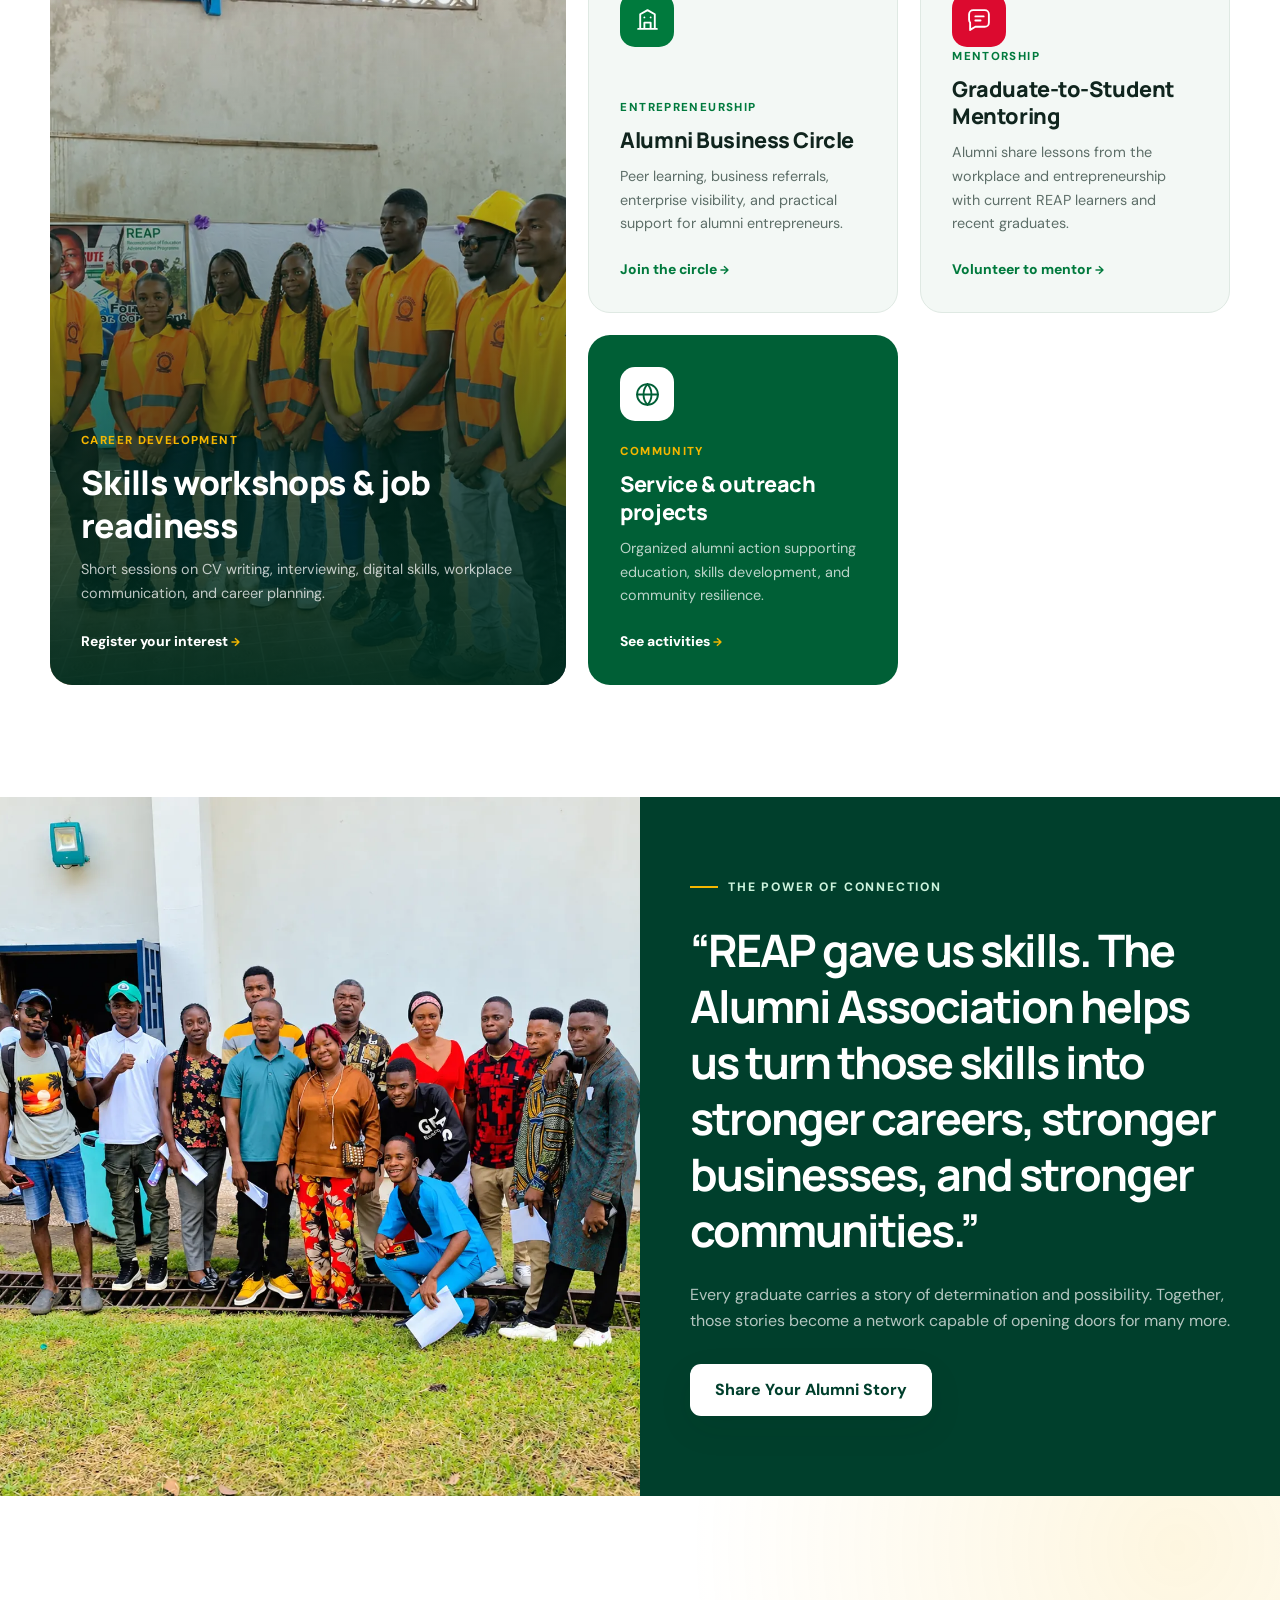
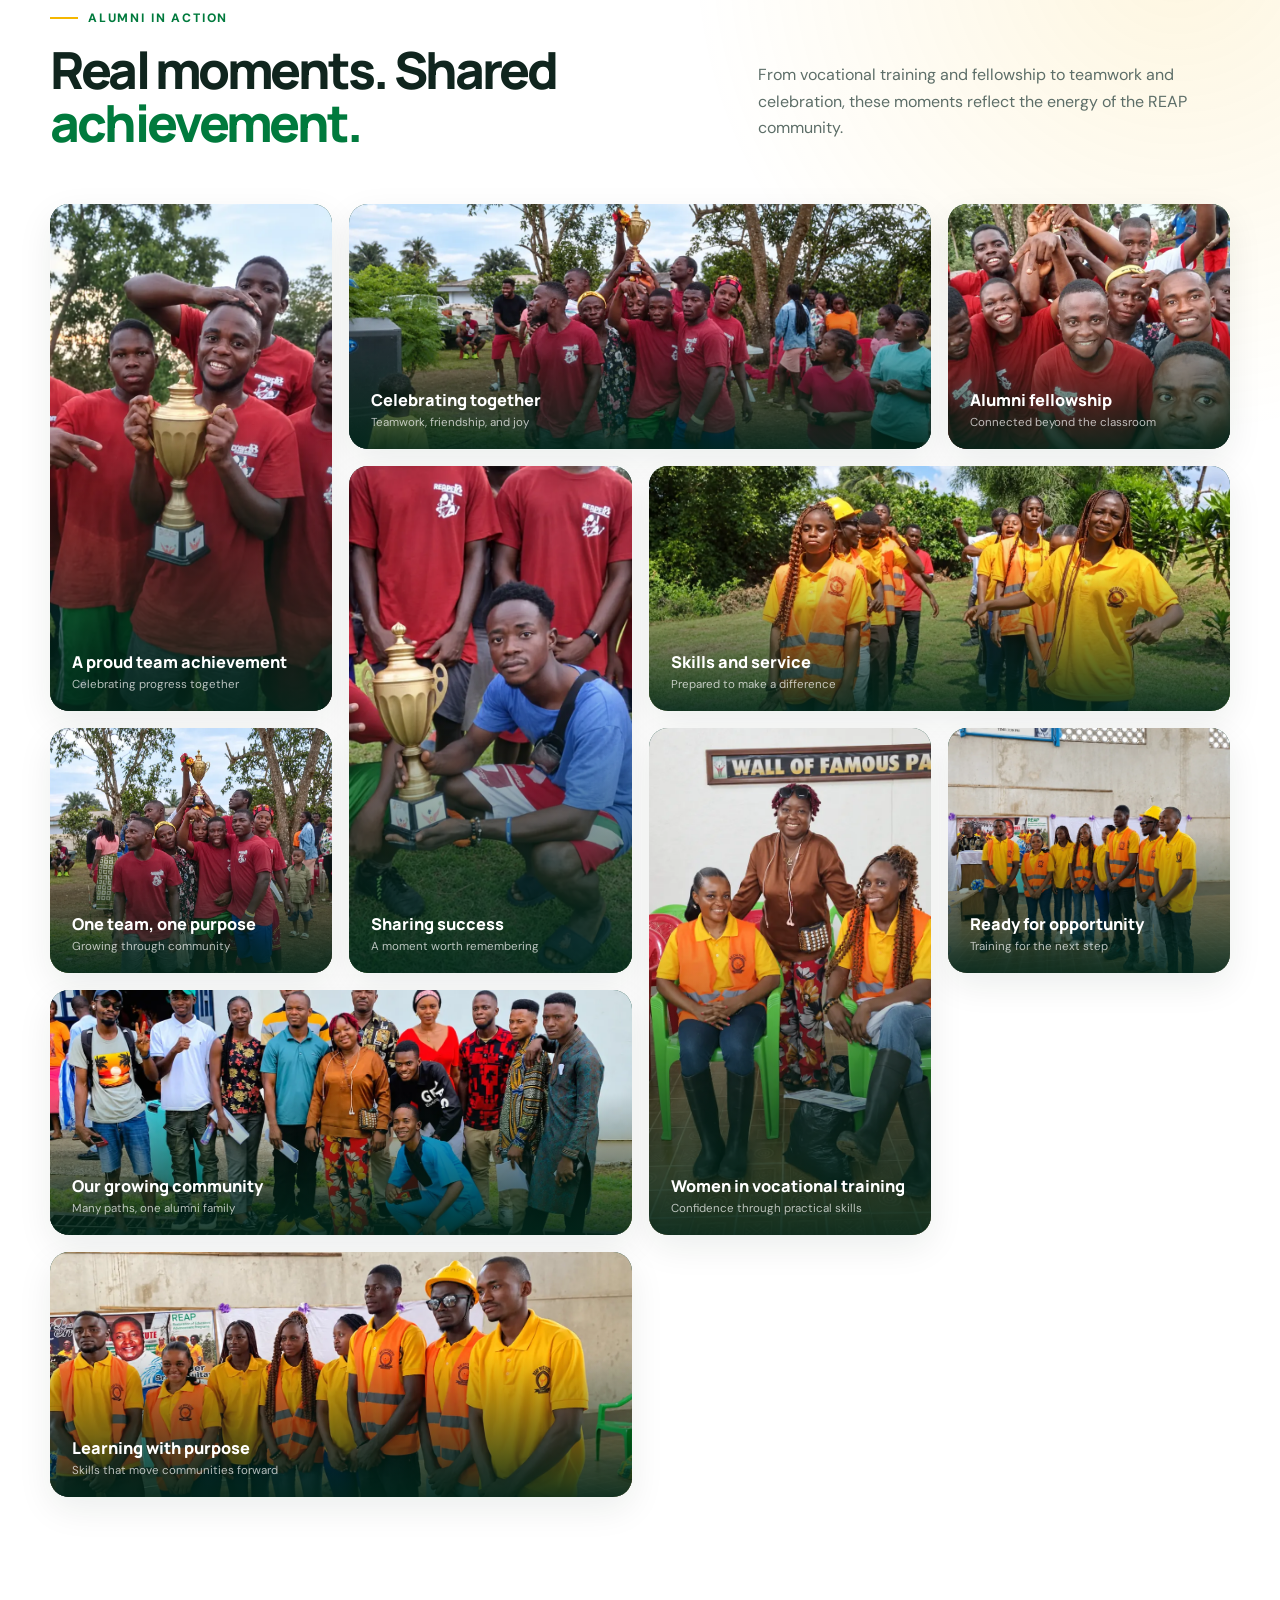
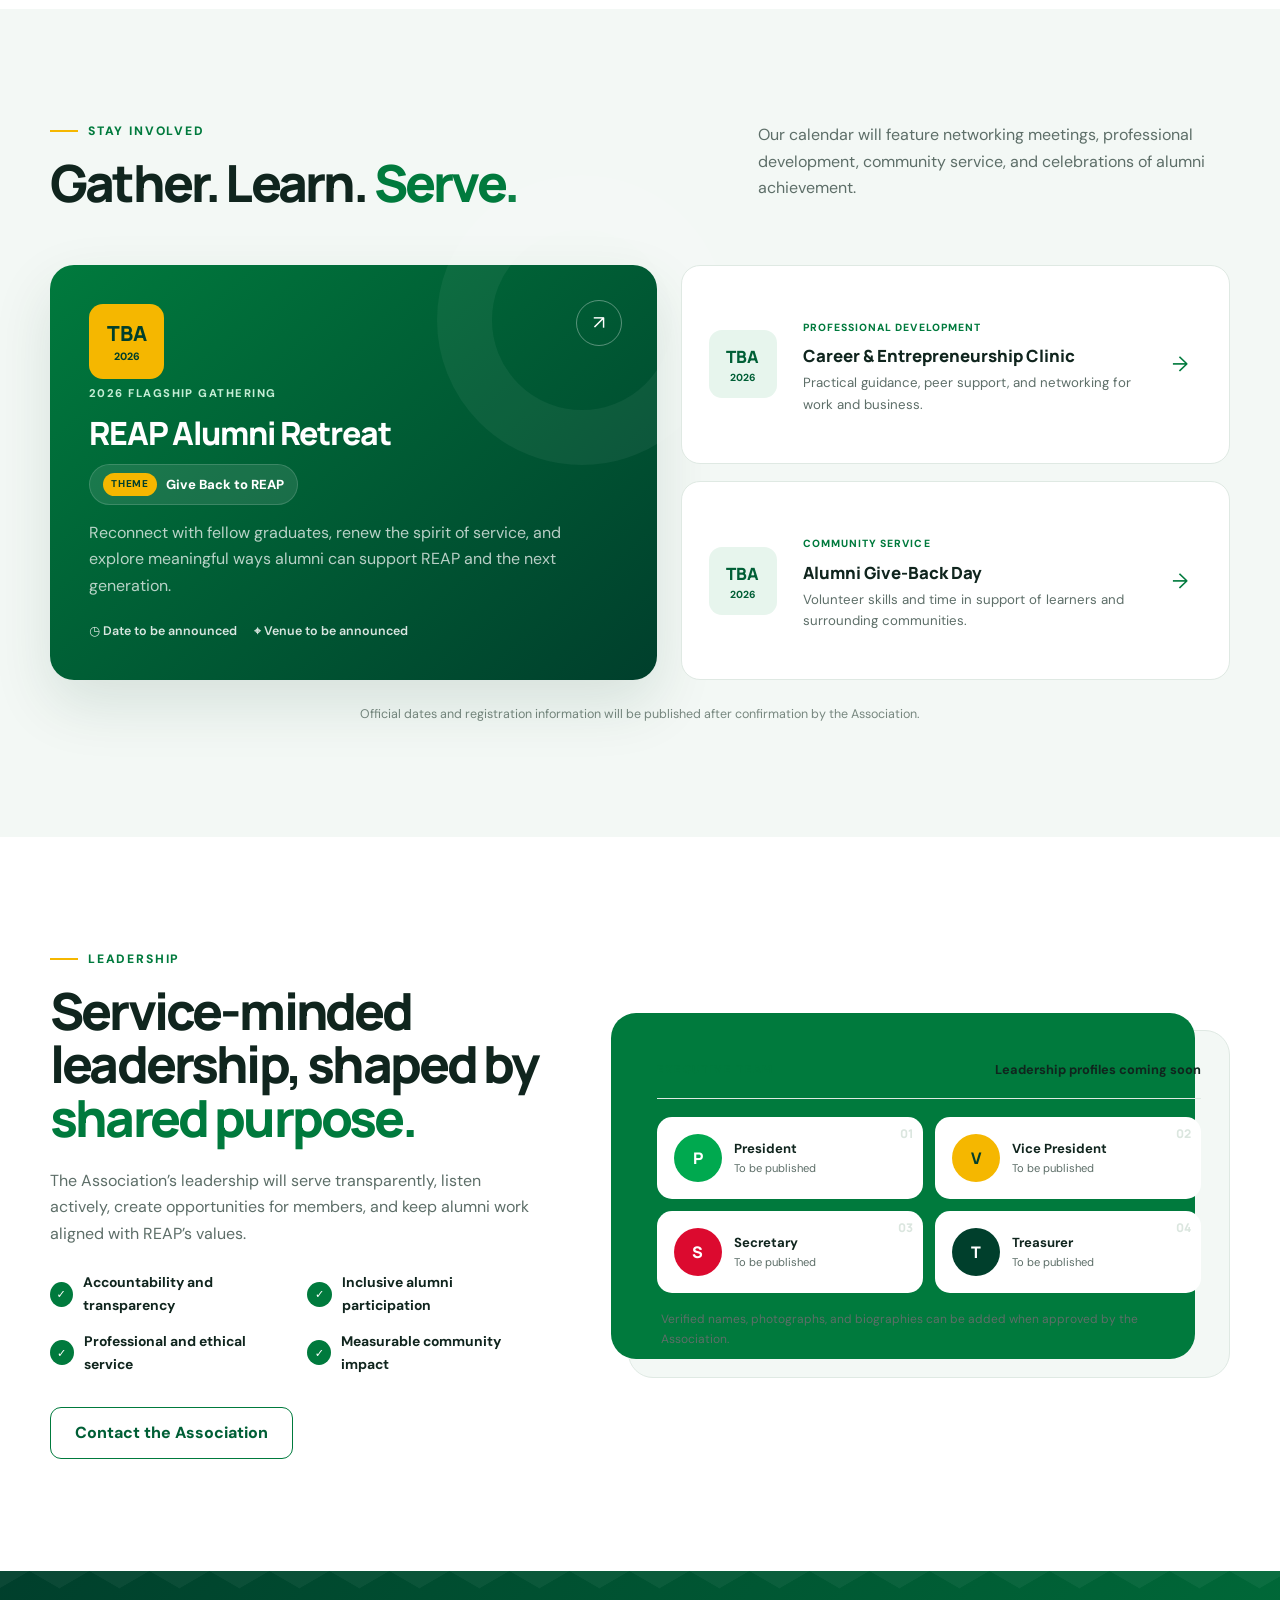
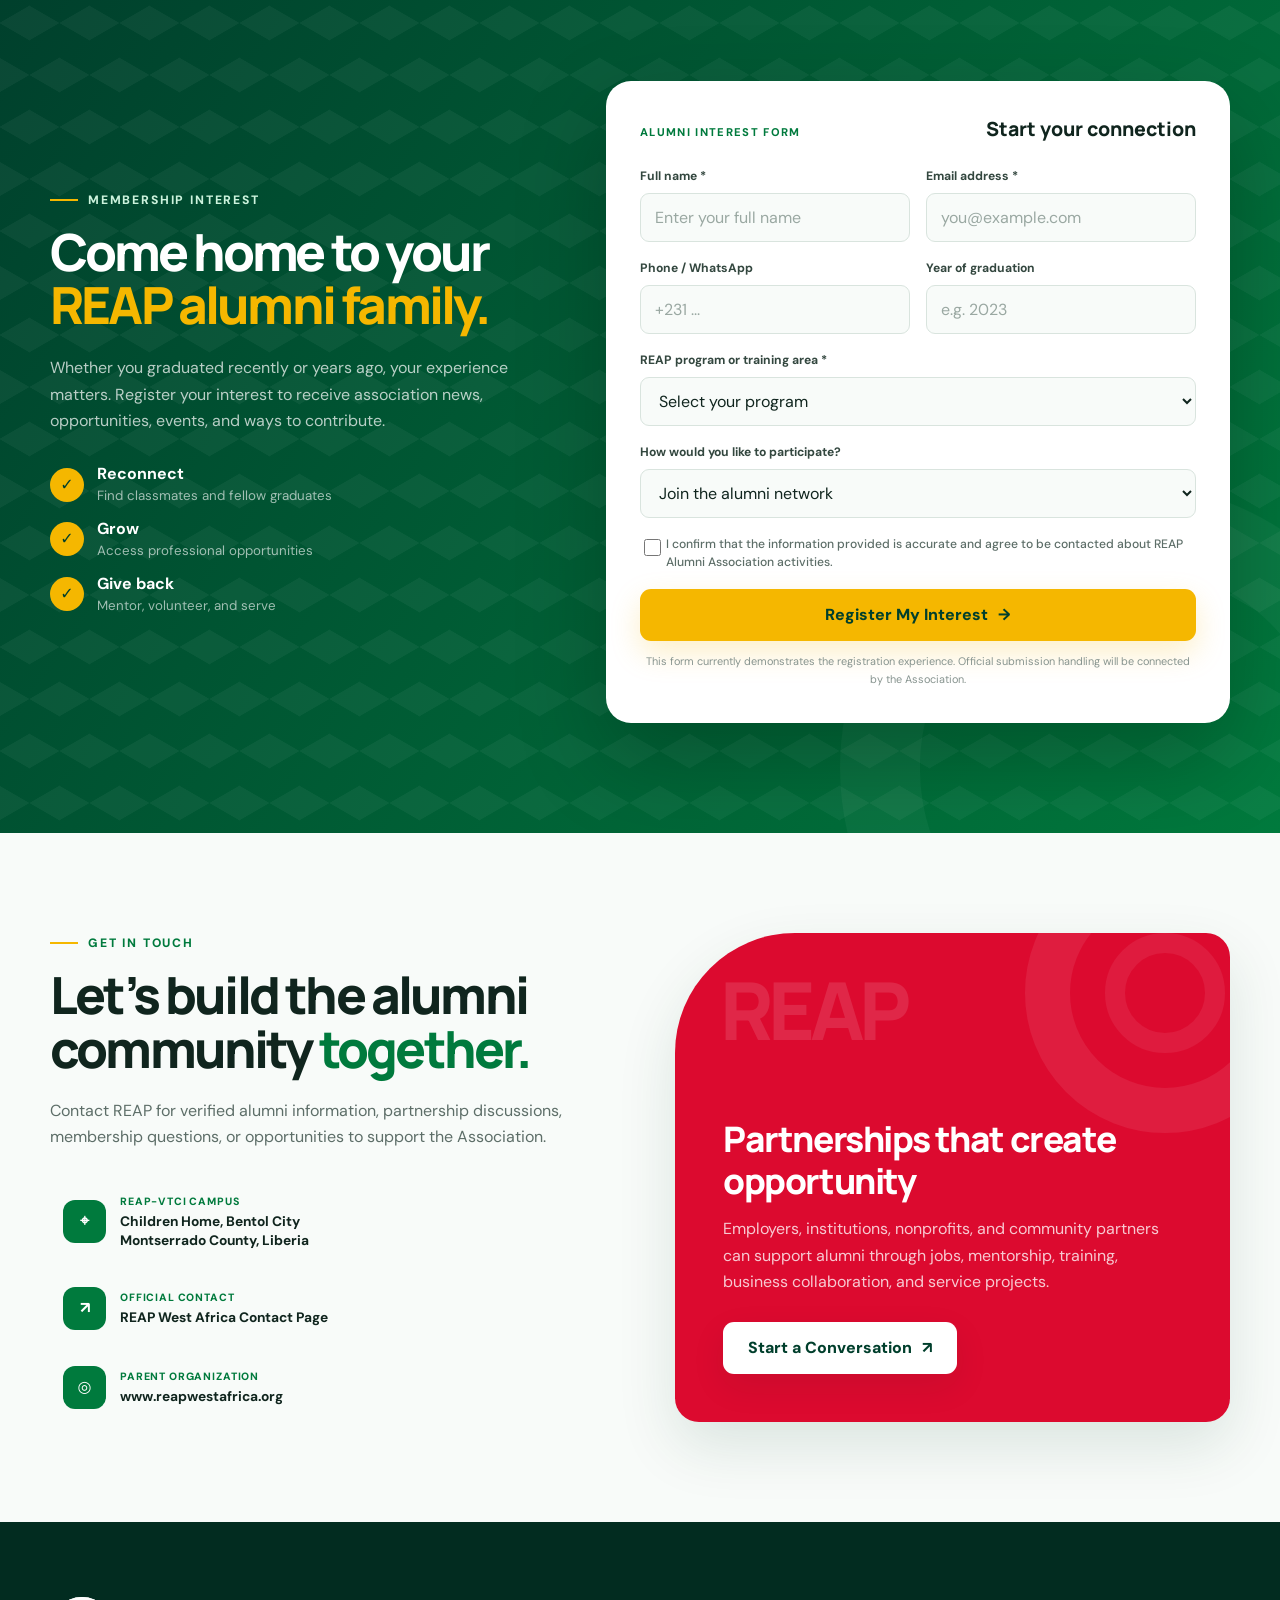
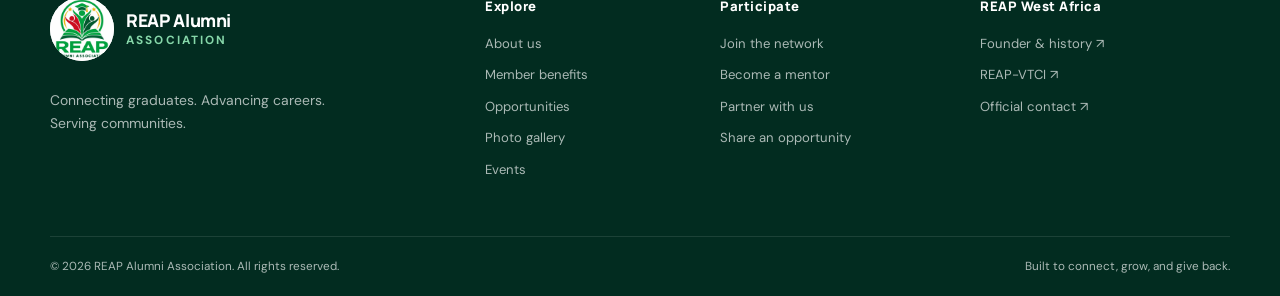
==== commit 60eff4b0: "Feature the 2026 REAP Alumni Retreat" ====
--- a/index.html
+++ b/index.html
@@ -15,16 +15,16 @@
   <link rel="preconnect" href="https://fonts.googleapis.com">
   <link rel="preconnect" href="https://fonts.gstatic.com" crossorigin>
   <link href="https://fonts.googleapis.com/css2?family=DM+Sans:wght@400;500;600;700&family=Manrope:wght@500;600;700;800&display=swap" rel="stylesheet">
-  <link rel="stylesheet" href="styles.css?v=20260913-4">
+  <link rel="stylesheet" href="styles.css?v=20260913-5">
 </head>
 <body>
   <a class="skip-link" href="#main-content">Skip to main content</a>
 
   <div class="announcement" role="region" aria-label="Announcement">
     <div class="container announcement__inner">
-      <span class="announcement__badge">Welcome</span>
-      <p>The REAP Alumni Network is growing. Reconnect, contribute, and create opportunities.</p>
-      <a href="#membership">Join the association <span aria-hidden="true">→</span></a>
+      <span class="announcement__badge">Upcoming</span>
+      <p>2026 Alumni Retreat — Theme: Give Back to REAP.</p>
+      <a href="#events">View the event <span aria-hidden="true">→</span></a>
     </div>
   </div>
 
@@ -301,12 +301,13 @@
           <article class="featured-event reveal">
             <div class="featured-event__date"><strong>TBA</strong><span>2026</span></div>
             <div class="featured-event__body">
-              <span class="event-type">Flagship gathering</span>
-              <h3>REAP Alumni General Assembly</h3>
-              <p>Reconnect with fellow graduates, help shape association priorities, and learn how to participate in upcoming programs.</p>
-              <div class="event-meta"><span>◷ Date to be announced</span><span>⌖ Bentol City, Liberia</span></div>
+              <span class="event-type">2026 flagship gathering</span>
+              <h3>REAP Alumni Retreat</h3>
+              <p class="event-theme"><span>Theme</span> Give Back to REAP</p>
+              <p>Reconnect with fellow graduates, renew the spirit of service, and explore meaningful ways alumni can support REAP and the next generation.</p>
+              <div class="event-meta"><span>◷ Date to be announced</span><span>⌖ Venue to be announced</span></div>
             </div>
-            <a class="circle-link" href="#membership" aria-label="Express interest in the general assembly">↗</a>
+            <a class="circle-link" href="#membership" aria-label="Express interest in the 2026 REAP Alumni Retreat">↗</a>
           </article>
 
           <div class="event-list reveal reveal--delay">
@@ -466,6 +467,6 @@
     <button class="lightbox__control lightbox__control--next" type="button" aria-label="Next photo">→</button>
   </div>
 
-  <script src="script.js?v=20260913-4"></script>
+  <script src="script.js?v=20260913-5"></script>
 </body>
 </html>
--- a/styles.css
+++ b/styles.css
@@ -458,6 +458,8 @@
 .event-type { color: #c4edd5; font-size: .7rem; font-weight: 800; letter-spacing: .13em; text-transform: uppercase; }
 .featured-event h3 { margin: 9px 0 12px; font: 800 2rem/1.2 "Manrope", sans-serif; letter-spacing: -.035em; }
 .featured-event p { margin: 0; color: rgba(255,255,255,.72); }
+.featured-event .event-theme { width: fit-content; display: flex; align-items: center; gap: 9px; margin: 0 0 15px; padding: 8px 13px; color: #fff; background: rgba(255,255,255,.1); border: 1px solid rgba(255,255,255,.15); border-radius: 999px; font-size: .82rem; font-weight: 800; }
+.event-theme span { padding: 3px 8px; color: var(--green-900); background: var(--gold); border-radius: 999px; font-size: .62rem; letter-spacing: .08em; text-transform: uppercase; }
 .event-meta { display: flex; flex-wrap: wrap; gap: 17px; margin-top: 22px; color: rgba(255,255,255,.85); font-size: .78rem; font-weight: 600; }
 .circle-link { position: absolute; z-index: 3; top: 35px; right: 35px; width: 46px; height: 46px; display: grid; place-items: center; border: 1px solid rgba(255,255,255,.35); border-radius: 50%; font-size: 1.2rem; transition: .2s ease; }
 .circle-link:hover { color: var(--green-900); background: #fff; }
